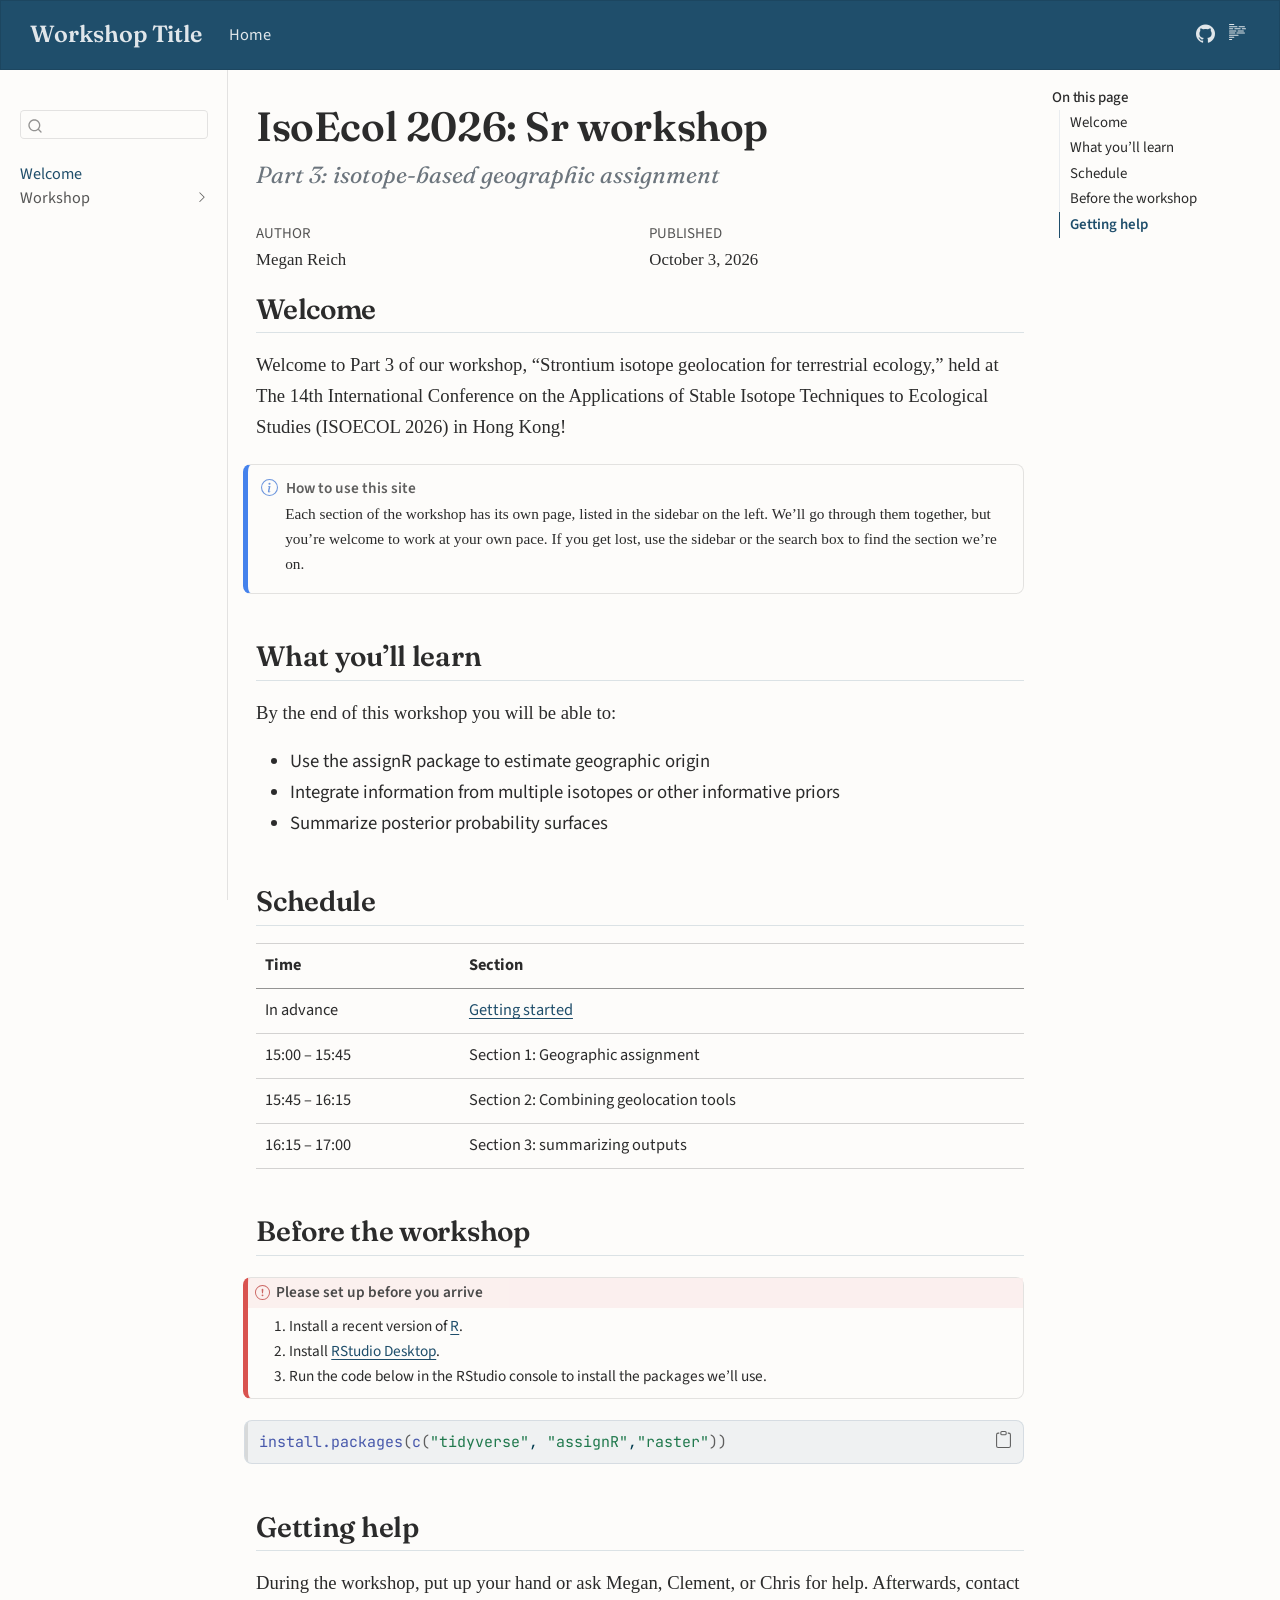
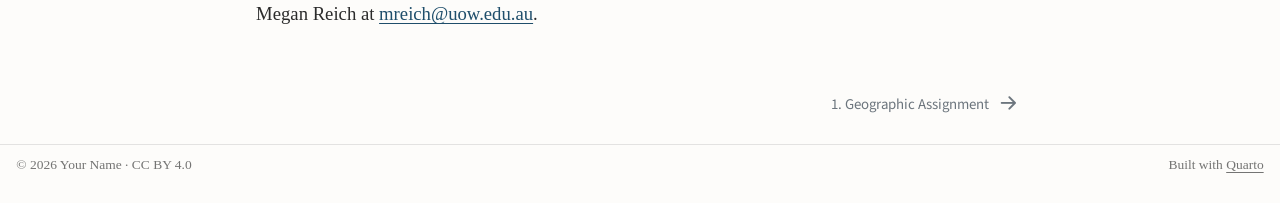
==== docs/index.html @ d42d0f50 "Initial commit" ====
<!DOCTYPE html>
<html xmlns="http://www.w3.org/1999/xhtml" lang="en" xml:lang="en"><head>
<meta http-equiv="Content-Type" content="text/html; charset=UTF-8">
<meta charset="utf-8">
<meta name="generator" content="quarto-1.7.32">
<meta name="viewport" content="width=device-width, initial-scale=1.0, user-scalable=yes">
<meta name="author" content="Megan Reich">
<meta name="dcterms.date" content="2026-10-03">
<title>IsoEcol 2026: Sr workshop – Workshop Title</title>
<style>
code{white-space: pre-wrap;}
span.smallcaps{font-variant: small-caps;}
div.columns{display: flex; gap: min(4vw, 1.5em);}
div.column{flex: auto; overflow-x: auto;}
div.hanging-indent{margin-left: 1.5em; text-indent: -1.5em;}
ul.task-list{list-style: none;}
ul.task-list li input[type="checkbox"] {
  width: 0.8em;
  margin: 0 0.8em 0.2em -1em; /* quarto-specific, see https://github.com/quarto-dev/quarto-cli/issues/4556 */ 
  vertical-align: middle;
}
/* CSS for syntax highlighting */
html { -webkit-text-size-adjust: 100%; }
pre > code.sourceCode { white-space: pre; position: relative; }
pre > code.sourceCode > span { display: inline-block; line-height: 1.25; }
pre > code.sourceCode > span:empty { height: 1.2em; }
.sourceCode { overflow: visible; }
code.sourceCode > span { color: inherit; text-decoration: inherit; }
div.sourceCode { margin: 1em 0; }
pre.sourceCode { margin: 0; }
@media screen {
div.sourceCode { overflow: auto; }
}
@media print {
pre > code.sourceCode { white-space: pre-wrap; }
pre > code.sourceCode > span { text-indent: -5em; padding-left: 5em; }
}
pre.numberSource code
  { counter-reset: source-line 0; }
pre.numberSource code > span
  { position: relative; left: -4em; counter-increment: source-line; }
pre.numberSource code > span > a:first-child::before
  { content: counter(source-line);
    position: relative; left: -1em; text-align: right; vertical-align: baseline;
    border: none; display: inline-block;
    -webkit-touch-callout: none; -webkit-user-select: none;
    -khtml-user-select: none; -moz-user-select: none;
    -ms-user-select: none; user-select: none;
    padding: 0 4px; width: 4em;
  }
pre.numberSource { margin-left: 3em;  padding-left: 4px; }
div.sourceCode
  {   }
@media screen {
pre > code.sourceCode > span > a:first-child::before { text-decoration: underline; }
}
</style>

<script src="site_libs/quarto-nav/quarto-nav.js"></script>
<script src="site_libs/quarto-nav/headroom.min.js"></script>
<script src="site_libs/clipboard/clipboard.min.js"></script>
<script src="site_libs/quarto-search/autocomplete.umd.js"></script>
<script src="site_libs/quarto-search/fuse.min.js"></script>
<script src="site_libs/quarto-search/quarto-search.js"></script>
<meta name="quarto:offset" content="./">
<link href="./01-section-template.html" rel="next">
<script src="site_libs/quarto-html/quarto.js" type="module"></script>
<script src="site_libs/quarto-html/tabsets/tabsets.js" type="module"></script>
<script src="site_libs/quarto-html/popper.min.js"></script>
<script src="site_libs/quarto-html/tippy.umd.min.js"></script>
<script src="site_libs/quarto-html/anchor.min.js"></script>
<link href="site_libs/quarto-html/tippy.css" rel="stylesheet">
<link href="site_libs/quarto-html/quarto-syntax-highlighting-7c9fb470e388fe74ed461bc0ec3f5e97.css" rel="stylesheet" id="quarto-text-highlighting-styles">
<script src="site_libs/bootstrap/bootstrap.min.js"></script>
<link href="site_libs/bootstrap/bootstrap-icons.css" rel="stylesheet">
<link href="site_libs/bootstrap/bootstrap-0a8c9ddc1c7db0f019b45b92c17cc5a5.min.css" rel="stylesheet" append-hash="true" id="quarto-bootstrap" data-mode="light"><script id="quarto-search-options" type="application/json">{
  "location": "sidebar",
  "copy-button": false,
  "collapse-after": 3,
  "panel-placement": "start",
  "type": "textbox",
  "limit": 50,
  "keyboard-shortcut": [
    "f",
    "/",
    "s"
  ],
  "language": {
    "search-no-results-text": "No results",
    "search-matching-documents-text": "matching documents",
    "search-copy-link-title": "Copy link to search",
    "search-hide-matches-text": "Hide additional matches",
    "search-more-match-text": "more match in this document",
    "search-more-matches-text": "more matches in this document",
    "search-clear-button-title": "Clear",
    "search-text-placeholder": "",
    "search-detached-cancel-button-title": "Cancel",
    "search-submit-button-title": "Submit",
    "search-label": "Search"
  }
}</script><style>html{ scroll-behavior: smooth; }</style>
<link href="site_libs/pagedtable-1.1/css/pagedtable.css" rel="stylesheet">
<script src="site_libs/pagedtable-1.1/js/pagedtable.js"></script>
</head>
<body class="nav-sidebar docked nav-fixed quarto-light">

<div id="quarto-search-results"></div>
  <header id="quarto-header" class="headroom fixed-top"><nav class="navbar navbar-expand-lg " data-bs-theme="dark"><div class="navbar-container container-fluid">
      <div class="navbar-brand-container mx-auto">
    <a class="navbar-brand" href="./index.html">
    <span class="navbar-title">Workshop Title</span>
    </a>
  </div>
          <button class="navbar-toggler" type="button" data-bs-toggle="collapse" data-bs-target="#navbarCollapse" aria-controls="navbarCollapse" role="menu" aria-expanded="false" aria-label="Toggle navigation" onclick="if (window.quartoToggleHeadroom) { window.quartoToggleHeadroom(); }">
  <span class="navbar-toggler-icon"></span>
</button>
          <div class="collapse navbar-collapse" id="navbarCollapse">
            <ul class="navbar-nav navbar-nav-scroll me-auto">
<li class="nav-item">
    <a class="nav-link active" href="./index.html" aria-current="page"> 
<span class="menu-text">Home</span></a>
  </li>  
</ul>
<ul class="navbar-nav navbar-nav-scroll ms-auto">
<li class="nav-item compact">
    <a class="nav-link" href="https://github.com/your-username/your-repo"> <i class="bi bi-github" role="img" aria-label="GitHub">
</i> 
<span class="menu-text"></span></a>
  </li>  
</ul>
</div> <!-- /navcollapse -->
            <div class="quarto-navbar-tools">
  <a href="" class="quarto-reader-toggle quarto-navigation-tool px-1" onclick="window.quartoToggleReader(); return false;" title="Toggle reader mode">
  <div class="quarto-reader-toggle-btn">
  <i class="bi"></i>
  </div>
</a>
</div>
      </div> <!-- /container-fluid -->
    </nav><nav class="quarto-secondary-nav"><div class="container-fluid d-flex">
      <button type="button" class="quarto-btn-toggle btn" data-bs-toggle="collapse" role="button" data-bs-target=".quarto-sidebar-collapse-item" aria-controls="quarto-sidebar" aria-expanded="false" aria-label="Toggle sidebar navigation" onclick="if (window.quartoToggleHeadroom) { window.quartoToggleHeadroom(); }">
        <i class="bi bi-layout-text-sidebar-reverse"></i>
      </button>
        <nav class="quarto-page-breadcrumbs" aria-label="breadcrumb"><ol class="breadcrumb"><li class="breadcrumb-item"><a href="./index.html">Welcome</a></li></ol></nav>
        <a class="flex-grow-1" role="navigation" data-bs-toggle="collapse" data-bs-target=".quarto-sidebar-collapse-item" aria-controls="quarto-sidebar" aria-expanded="false" aria-label="Toggle sidebar navigation" onclick="if (window.quartoToggleHeadroom) { window.quartoToggleHeadroom(); }">      
        </a>
      <button type="button" class="btn quarto-search-button" aria-label="Search" onclick="window.quartoOpenSearch();">
        <i class="bi bi-search"></i>
      </button>
    </div>
  </nav></header><!-- content --><div id="quarto-content" class="quarto-container page-columns page-rows-contents page-layout-article page-navbar">
<!-- sidebar -->
  <nav id="quarto-sidebar" class="sidebar collapse collapse-horizontal quarto-sidebar-collapse-item sidebar-navigation docked overflow-auto"><div class="mt-2 flex-shrink-0 align-items-center">
        <div class="sidebar-search">
        <div id="quarto-search" class="" title="Search"></div>
        </div>
        </div>
    <div class="sidebar-menu-container"> 
    <ul class="list-unstyled mt-1">
<li class="sidebar-item">
  <div class="sidebar-item-container"> 
  <a href="./index.html" class="sidebar-item-text sidebar-link active">
 <span class="menu-text">Welcome</span></a>
  </div>
</li>
        <li class="sidebar-item sidebar-item-section">
      <div class="sidebar-item-container"> 
            <a class="sidebar-item-text sidebar-link text-start collapsed" data-bs-toggle="collapse" data-bs-target="#quarto-sidebar-section-1" role="navigation" aria-expanded="false">
 <span class="menu-text">Workshop</span></a>
          <a class="sidebar-item-toggle text-start collapsed" data-bs-toggle="collapse" data-bs-target="#quarto-sidebar-section-1" role="navigation" aria-expanded="false" aria-label="Toggle section">
            <i class="bi bi-chevron-right ms-2"></i>
          </a> 
      </div>
      <ul id="quarto-sidebar-section-1" class="collapse list-unstyled sidebar-section depth1 ">
<li class="sidebar-item">
  <div class="sidebar-item-container"> 
  <a href="./01-section-template.html" class="sidebar-item-text sidebar-link">
 <span class="menu-text">1. Geographic Assignment</span></a>
  </div>
</li>
          <li class="sidebar-item">
  <div class="sidebar-item-container"> 
  <a href="./02-section-priors.html" class="sidebar-item-text sidebar-link">
 <span class="menu-text">1. Combining geolocation tools</span></a>
  </div>
</li>
      </ul>
</li>
    </ul>
</div>
</nav><div id="quarto-sidebar-glass" class="quarto-sidebar-collapse-item" data-bs-toggle="collapse" data-bs-target=".quarto-sidebar-collapse-item"></div>
<!-- margin-sidebar -->
    <div id="quarto-margin-sidebar" class="sidebar margin-sidebar">
        <nav id="TOC" role="doc-toc" class="toc-active"><h2 id="toc-title">On this page</h2>
   
  <ul>
<li><a href="#welcome" id="toc-welcome" class="nav-link active" data-scroll-target="#welcome">Welcome</a></li>
  <li><a href="#what-youll-learn" id="toc-what-youll-learn" class="nav-link" data-scroll-target="#what-youll-learn">What you’ll learn</a></li>
  <li><a href="#schedule" id="toc-schedule" class="nav-link" data-scroll-target="#schedule">Schedule</a></li>
  <li><a href="#before-the-workshop" id="toc-before-the-workshop" class="nav-link" data-scroll-target="#before-the-workshop">Before the workshop</a></li>
  <li><a href="#getting-help" id="toc-getting-help" class="nav-link" data-scroll-target="#getting-help">Getting help</a></li>
  </ul></nav>
    </div>
<!-- main -->
<main class="content" id="quarto-document-content"><header id="title-block-header" class="quarto-title-block default"><div class="quarto-title">
<h1 class="title">IsoEcol 2026: Sr workshop</h1>
<p class="subtitle lead">Part 3: isotope-based geographic assignment</p>
</div>



<div class="quarto-title-meta">

    <div>
    <div class="quarto-title-meta-heading">Author</div>
    <div class="quarto-title-meta-contents">
             <p>Megan Reich </p>
          </div>
  </div>
    
    <div>
    <div class="quarto-title-meta-heading">Published</div>
    <div class="quarto-title-meta-contents">
      <p class="date">October 3, 2026</p>
    </div>
  </div>
  
    
  </div>
  


</header><section id="welcome" class="level2"><h2 class="anchored" data-anchor-id="welcome">Welcome</h2>
<p>Welcome to Part 3 of our workshop, “Strontium isotope geolocation for terrestrial ecology,” held at The 14th International Conference on the Applications of Stable Isotope Techniques to Ecological Studies (ISOECOL 2026) in Hong Kong!</p>
<div class="callout callout-style-simple callout-note callout-titled">
<div class="callout-header d-flex align-content-center">
<div class="callout-icon-container">
<i class="callout-icon"></i>
</div>
<div class="callout-title-container flex-fill">
How to use this site
</div>
</div>
<div class="callout-body-container callout-body">
<p>Each section of the workshop has its own page, listed in the sidebar on the left. We’ll go through them together, but you’re welcome to work at your own pace. If you get lost, use the sidebar or the search box to find the section we’re on.</p>
</div>
</div>
</section><section id="what-youll-learn" class="level2"><h2 class="anchored" data-anchor-id="what-youll-learn">What you’ll learn</h2>
<p>By the end of this workshop you will be able to:</p>
<ul>
<li>Use the assignR package to estimate geographic origin</li>
<li>Integrate information from multiple isotopes or other informative priors</li>
<li>Summarize posterior probability surfaces</li>
</ul></section><section id="schedule" class="level2"><h2 class="anchored" data-anchor-id="schedule">Schedule</h2>
<table class="caption-top table">
<thead><tr class="header">
<th>Time</th>
<th>Section</th>
</tr></thead>
<tbody>
<tr class="odd">
<td>In advance</td>
<td><a href="./01-section-template.html">Getting started</a></td>
</tr>
<tr class="even">
<td>15:00 – 15:45</td>
<td>Section 1: Geographic assignment</td>
</tr>
<tr class="odd">
<td>15:45 – 16:15</td>
<td>Section 2: Combining geolocation tools</td>
</tr>
<tr class="even">
<td>16:15 – 17:00</td>
<td>Section 3: summarizing outputs</td>
</tr>
</tbody>
</table></section><section id="before-the-workshop" class="level2"><h2 class="anchored" data-anchor-id="before-the-workshop">Before the workshop</h2>
<div class="callout callout-style-default callout-important callout-titled">
<div class="callout-header d-flex align-content-center">
<div class="callout-icon-container">
<i class="callout-icon"></i>
</div>
<div class="callout-title-container flex-fill">
Please set up before you arrive
</div>
</div>
<div class="callout-body-container callout-body">
<ol type="1">
<li>Install a recent version of <a href="https://cran.r-project.org/">R</a>.</li>
<li>Install <a href="https://posit.co/download/rstudio-desktop/">RStudio Desktop</a>.</li>
<li>Run the code below in the RStudio console to install the packages we’ll use.</li>
</ol>
</div>
</div>
<div class="cell">
<div class="sourceCode" id="cb1"><pre class="downlit sourceCode r code-with-copy"><code class="sourceCode R"><span><span class="fu"><a href="https://rdrr.io/r/utils/install.packages.html">install.packages</a></span><span class="op">(</span><span class="fu"><a href="https://rdrr.io/r/base/c.html">c</a></span><span class="op">(</span><span class="st">"tidyverse"</span>, <span class="st">"assignR"</span>,<span class="st">"raster"</span><span class="op">)</span><span class="op">)</span></span></code><button title="Copy to Clipboard" class="code-copy-button"><i class="bi"></i></button></pre></div>
</div>
</section><section id="getting-help" class="level2"><h2 class="anchored" data-anchor-id="getting-help">Getting help</h2>
<p>During the workshop, put up your hand or ask Megan, Clement, or Chris for help. Afterwards, contact Megan Reich at <a href="mailto:mreich@uow.edu.au">mreich@uow.edu.au</a>.</p>


</section><a onclick="window.scrollTo(0, 0); return false;" role="button" id="quarto-back-to-top"><i class="bi bi-arrow-up"></i> Back to top</a></main><!-- /main --><script id="quarto-html-after-body" type="application/javascript">
  window.document.addEventListener("DOMContentLoaded", function (event) {
    const icon = "";
    const anchorJS = new window.AnchorJS();
    anchorJS.options = {
      placement: 'right',
      icon: icon
    };
    anchorJS.add('.anchored');
    const isCodeAnnotation = (el) => {
      for (const clz of el.classList) {
        if (clz.startsWith('code-annotation-')) {                     
          return true;
        }
      }
      return false;
    }
    const onCopySuccess = function(e) {
      // button target
      const button = e.trigger;
      // don't keep focus
      button.blur();
      // flash "checked"
      button.classList.add('code-copy-button-checked');
      var currentTitle = button.getAttribute("title");
      button.setAttribute("title", "Copied!");
      let tooltip;
      if (window.bootstrap) {
        button.setAttribute("data-bs-toggle", "tooltip");
        button.setAttribute("data-bs-placement", "left");
        button.setAttribute("data-bs-title", "Copied!");
        tooltip = new bootstrap.Tooltip(button, 
          { trigger: "manual", 
            customClass: "code-copy-button-tooltip",
            offset: [0, -8]});
        tooltip.show();    
      }
      setTimeout(function() {
        if (tooltip) {
          tooltip.hide();
          button.removeAttribute("data-bs-title");
          button.removeAttribute("data-bs-toggle");
          button.removeAttribute("data-bs-placement");
        }
        button.setAttribute("title", currentTitle);
        button.classList.remove('code-copy-button-checked');
      }, 1000);
      // clear code selection
      e.clearSelection();
    }
    const getTextToCopy = function(trigger) {
        const codeEl = trigger.previousElementSibling.cloneNode(true);
        for (const childEl of codeEl.children) {
          if (isCodeAnnotation(childEl)) {
            childEl.remove();
          }
        }
        return codeEl.innerText;
    }
    const clipboard = new window.ClipboardJS('.code-copy-button:not([data-in-quarto-modal])', {
      text: getTextToCopy
    });
    clipboard.on('success', onCopySuccess);
    if (window.document.getElementById('quarto-embedded-source-code-modal')) {
      const clipboardModal = new window.ClipboardJS('.code-copy-button[data-in-quarto-modal]', {
        text: getTextToCopy,
        container: window.document.getElementById('quarto-embedded-source-code-modal')
      });
      clipboardModal.on('success', onCopySuccess);
    }
      var localhostRegex = new RegExp(/^(?:http|https):\/\/localhost\:?[0-9]*\//);
      var mailtoRegex = new RegExp(/^mailto:/);
        var filterRegex = new RegExp("https:\/\/your-username\.github\.io\/your-repo");
      var isInternal = (href) => {
          return filterRegex.test(href) || localhostRegex.test(href) || mailtoRegex.test(href);
      }
      // Inspect non-navigation links and adorn them if external
     var links = window.document.querySelectorAll('a[href]:not(.nav-link):not(.navbar-brand):not(.toc-action):not(.sidebar-link):not(.sidebar-item-toggle):not(.pagination-link):not(.no-external):not([aria-hidden]):not(.dropdown-item):not(.quarto-navigation-tool):not(.about-link)');
      for (var i=0; i<links.length; i++) {
        const link = links[i];
        if (!isInternal(link.href)) {
          // undo the damage that might have been done by quarto-nav.js in the case of
          // links that we want to consider external
          if (link.dataset.originalHref !== undefined) {
            link.href = link.dataset.originalHref;
          }
        }
      }
    function tippyHover(el, contentFn, onTriggerFn, onUntriggerFn) {
      const config = {
        allowHTML: true,
        maxWidth: 500,
        delay: 100,
        arrow: false,
        appendTo: function(el) {
            return el.parentElement;
        },
        interactive: true,
        interactiveBorder: 10,
        theme: 'quarto',
        placement: 'bottom-start',
      };
      if (contentFn) {
        config.content = contentFn;
      }
      if (onTriggerFn) {
        config.onTrigger = onTriggerFn;
      }
      if (onUntriggerFn) {
        config.onUntrigger = onUntriggerFn;
      }
      window.tippy(el, config); 
    }
    const noterefs = window.document.querySelectorAll('a[role="doc-noteref"]');
    for (var i=0; i<noterefs.length; i++) {
      const ref = noterefs[i];
      tippyHover(ref, function() {
        // use id or data attribute instead here
        let href = ref.getAttribute('data-footnote-href') || ref.getAttribute('href');
        try { href = new URL(href).hash; } catch {}
        const id = href.replace(/^#\/?/, "");
        const note = window.document.getElementById(id);
        if (note) {
          return note.innerHTML;
        } else {
          return "";
        }
      });
    }
    const xrefs = window.document.querySelectorAll('a.quarto-xref');
    const processXRef = (id, note) => {
      // Strip column container classes
      const stripColumnClz = (el) => {
        el.classList.remove("page-full", "page-columns");
        if (el.children) {
          for (const child of el.children) {
            stripColumnClz(child);
          }
        }
      }
      stripColumnClz(note)
      if (id === null || id.startsWith('sec-')) {
        // Special case sections, only their first couple elements
        const container = document.createElement("div");
        if (note.children && note.children.length > 2) {
          container.appendChild(note.children[0].cloneNode(true));
          for (let i = 1; i < note.children.length; i++) {
            const child = note.children[i];
            if (child.tagName === "P" && child.innerText === "") {
              continue;
            } else {
              container.appendChild(child.cloneNode(true));
              break;
            }
          }
          if (window.Quarto?.typesetMath) {
            window.Quarto.typesetMath(container);
          }
          return container.innerHTML
        } else {
          if (window.Quarto?.typesetMath) {
            window.Quarto.typesetMath(note);
          }
          return note.innerHTML;
        }
      } else {
        // Remove any anchor links if they are present
        const anchorLink = note.querySelector('a.anchorjs-link');
        if (anchorLink) {
          anchorLink.remove();
        }
        if (window.Quarto?.typesetMath) {
          window.Quarto.typesetMath(note);
        }
        if (note.classList.contains("callout")) {
          return note.outerHTML;
        } else {
          return note.innerHTML;
        }
      }
    }
    for (var i=0; i<xrefs.length; i++) {
      const xref = xrefs[i];
      tippyHover(xref, undefined, function(instance) {
        instance.disable();
        let url = xref.getAttribute('href');
        let hash = undefined; 
        if (url.startsWith('#')) {
          hash = url;
        } else {
          try { hash = new URL(url).hash; } catch {}
        }
        if (hash) {
          const id = hash.replace(/^#\/?/, "");
          const note = window.document.getElementById(id);
          if (note !== null) {
            try {
              const html = processXRef(id, note.cloneNode(true));
              instance.setContent(html);
            } finally {
              instance.enable();
              instance.show();
            }
          } else {
            // See if we can fetch this
            fetch(url.split('#')[0])
            .then(res => res.text())
            .then(html => {
              const parser = new DOMParser();
              const htmlDoc = parser.parseFromString(html, "text/html");
              const note = htmlDoc.getElementById(id);
              if (note !== null) {
                const html = processXRef(id, note);
                instance.setContent(html);
              } 
            }).finally(() => {
              instance.enable();
              instance.show();
            });
          }
        } else {
          // See if we can fetch a full url (with no hash to target)
          // This is a special case and we should probably do some content thinning / targeting
          fetch(url)
          .then(res => res.text())
          .then(html => {
            const parser = new DOMParser();
            const htmlDoc = parser.parseFromString(html, "text/html");
            const note = htmlDoc.querySelector('main.content');
            if (note !== null) {
              // This should only happen for chapter cross references
              // (since there is no id in the URL)
              // remove the first header
              if (note.children.length > 0 && note.children[0].tagName === "HEADER") {
                note.children[0].remove();
              }
              const html = processXRef(null, note);
              instance.setContent(html);
            } 
          }).finally(() => {
            instance.enable();
            instance.show();
          });
        }
      }, function(instance) {
      });
    }
        let selectedAnnoteEl;
        const selectorForAnnotation = ( cell, annotation) => {
          let cellAttr = 'data-code-cell="' + cell + '"';
          let lineAttr = 'data-code-annotation="' +  annotation + '"';
          const selector = 'span[' + cellAttr + '][' + lineAttr + ']';
          return selector;
        }
        const selectCodeLines = (annoteEl) => {
          const doc = window.document;
          const targetCell = annoteEl.getAttribute("data-target-cell");
          const targetAnnotation = annoteEl.getAttribute("data-target-annotation");
          const annoteSpan = window.document.querySelector(selectorForAnnotation(targetCell, targetAnnotation));
          const lines = annoteSpan.getAttribute("data-code-lines").split(",");
          const lineIds = lines.map((line) => {
            return targetCell + "-" + line;
          })
          let top = null;
          let height = null;
          let parent = null;
          if (lineIds.length > 0) {
              //compute the position of the single el (top and bottom and make a div)
              const el = window.document.getElementById(lineIds[0]);
              top = el.offsetTop;
              height = el.offsetHeight;
              parent = el.parentElement.parentElement;
            if (lineIds.length > 1) {
              const lastEl = window.document.getElementById(lineIds[lineIds.length - 1]);
              const bottom = lastEl.offsetTop + lastEl.offsetHeight;
              height = bottom - top;
            }
            if (top !== null && height !== null && parent !== null) {
              // cook up a div (if necessary) and position it 
              let div = window.document.getElementById("code-annotation-line-highlight");
              if (div === null) {
                div = window.document.createElement("div");
                div.setAttribute("id", "code-annotation-line-highlight");
                div.style.position = 'absolute';
                parent.appendChild(div);
              }
              div.style.top = top - 2 + "px";
              div.style.height = height + 4 + "px";
              div.style.left = 0;
              let gutterDiv = window.document.getElementById("code-annotation-line-highlight-gutter");
              if (gutterDiv === null) {
                gutterDiv = window.document.createElement("div");
                gutterDiv.setAttribute("id", "code-annotation-line-highlight-gutter");
                gutterDiv.style.position = 'absolute';
                const codeCell = window.document.getElementById(targetCell);
                const gutter = codeCell.querySelector('.code-annotation-gutter');
                gutter.appendChild(gutterDiv);
              }
              gutterDiv.style.top = top - 2 + "px";
              gutterDiv.style.height = height + 4 + "px";
            }
            selectedAnnoteEl = annoteEl;
          }
        };
        const unselectCodeLines = () => {
          const elementsIds = ["code-annotation-line-highlight", "code-annotation-line-highlight-gutter"];
          elementsIds.forEach((elId) => {
            const div = window.document.getElementById(elId);
            if (div) {
              div.remove();
            }
          });
          selectedAnnoteEl = undefined;
        };
          // Handle positioning of the toggle
      window.addEventListener(
        "resize",
        throttle(() => {
          elRect = undefined;
          if (selectedAnnoteEl) {
            selectCodeLines(selectedAnnoteEl);
          }
        }, 10)
      );
      function throttle(fn, ms) {
      let throttle = false;
      let timer;
        return (...args) => {
          if(!throttle) { // first call gets through
              fn.apply(this, args);
              throttle = true;
          } else { // all the others get throttled
              if(timer) clearTimeout(timer); // cancel #2
              timer = setTimeout(() => {
                fn.apply(this, args);
                timer = throttle = false;
              }, ms);
          }
        };
      }
        // Attach click handler to the DT
        const annoteDls = window.document.querySelectorAll('dt[data-target-cell]');
        for (const annoteDlNode of annoteDls) {
          annoteDlNode.addEventListener('click', (event) => {
            const clickedEl = event.target;
            if (clickedEl !== selectedAnnoteEl) {
              unselectCodeLines();
              const activeEl = window.document.querySelector('dt[data-target-cell].code-annotation-active');
              if (activeEl) {
                activeEl.classList.remove('code-annotation-active');
              }
              selectCodeLines(clickedEl);
              clickedEl.classList.add('code-annotation-active');
            } else {
              // Unselect the line
              unselectCodeLines();
              clickedEl.classList.remove('code-annotation-active');
            }
          });
        }
    const findCites = (el) => {
      const parentEl = el.parentElement;
      if (parentEl) {
        const cites = parentEl.dataset.cites;
        if (cites) {
          return {
            el,
            cites: cites.split(' ')
          };
        } else {
          return findCites(el.parentElement)
        }
      } else {
        return undefined;
      }
    };
    var bibliorefs = window.document.querySelectorAll('a[role="doc-biblioref"]');
    for (var i=0; i<bibliorefs.length; i++) {
      const ref = bibliorefs[i];
      const citeInfo = findCites(ref);
      if (citeInfo) {
        tippyHover(citeInfo.el, function() {
          var popup = window.document.createElement('div');
          citeInfo.cites.forEach(function(cite) {
            var citeDiv = window.document.createElement('div');
            citeDiv.classList.add('hanging-indent');
            citeDiv.classList.add('csl-entry');
            var biblioDiv = window.document.getElementById('ref-' + cite);
            if (biblioDiv) {
              citeDiv.innerHTML = biblioDiv.innerHTML;
            }
            popup.appendChild(citeDiv);
          });
          return popup.innerHTML;
        });
      }
    }
  });
  </script><nav class="page-navigation"><div class="nav-page nav-page-previous">
  </div>
  <div class="nav-page nav-page-next">
      <a href="./01-section-template.html" class="pagination-link" aria-label="1. Geographic Assignment">
        <span class="nav-page-text">1. Geographic Assignment</span> <i class="bi bi-arrow-right-short"></i>
      </a>
  </div>
</nav>
</div> <!-- /content -->
<footer class="footer"><div class="nav-footer">
    <div class="nav-footer-left">
<p>© 2026 Your Name · CC BY 4.0</p>
</div>   
    <div class="nav-footer-center">
      &nbsp;
    </div>
    <div class="nav-footer-right">
<p>Built with <a href="https://quarto.org">Quarto</a></p>
</div>
  </div>
</footer>


<script src="site_libs/quarto-html/zenscroll-min.js"></script>
</body></html>
---- docs/site_libs/quarto-html/tippy.css ----
.tippy-box[data-animation=fade][data-state=hidden]{opacity:0}[data-tippy-root]{max-width:calc(100vw - 10px)}.tippy-box{position:relative;background-color:#333;color:#fff;border-radius:4px;font-size:14px;line-height:1.4;white-space:normal;outline:0;transition-property:transform,visibility,opacity}.tippy-box[data-placement^=top]>.tippy-arrow{bottom:0}.tippy-box[data-placement^=top]>.tippy-arrow:before{bottom:-7px;left:0;border-width:8px 8px 0;border-top-color:initial;transform-origin:center top}.tippy-box[data-placement^=bottom]>.tippy-arrow{top:0}.tippy-box[data-placement^=bottom]>.tippy-arrow:before{top:-7px;left:0;border-width:0 8px 8px;border-bottom-color:initial;transform-origin:center bottom}.tippy-box[data-placement^=left]>.tippy-arrow{right:0}.tippy-box[data-placement^=left]>.tippy-arrow:before{border-width:8px 0 8px 8px;border-left-color:initial;right:-7px;transform-origin:center left}.tippy-box[data-placement^=right]>.tippy-arrow{left:0}.tippy-box[data-placement^=right]>.tippy-arrow:before{left:-7px;border-width:8px 8px 8px 0;border-right-color:initial;transform-origin:center right}.tippy-box[data-inertia][data-state=visible]{transition-timing-function:cubic-bezier(.54,1.5,.38,1.11)}.tippy-arrow{width:16px;height:16px;color:#333}.tippy-arrow:before{content:"";position:absolute;border-color:transparent;border-style:solid}.tippy-content{position:relative;padding:5px 9px;z-index:1}
---- docs/site_libs/quarto-html/quarto-syntax-highlighting-7c9fb470e388fe74ed461bc0ec3f5e97.css ----
/* quarto syntax highlight colors */
:root {
  --quarto-hl-ot-color: #003B4F;
  --quarto-hl-at-color: #657422;
  --quarto-hl-ss-color: #20794D;
  --quarto-hl-an-color: #5E5E5E;
  --quarto-hl-fu-color: #4758AB;
  --quarto-hl-st-color: #20794D;
  --quarto-hl-cf-color: #003B4F;
  --quarto-hl-op-color: #5E5E5E;
  --quarto-hl-er-color: #AD0000;
  --quarto-hl-bn-color: #AD0000;
  --quarto-hl-al-color: #AD0000;
  --quarto-hl-va-color: #111111;
  --quarto-hl-bu-color: inherit;
  --quarto-hl-ex-color: inherit;
  --quarto-hl-pp-color: #AD0000;
  --quarto-hl-in-color: #5E5E5E;
  --quarto-hl-vs-color: #20794D;
  --quarto-hl-wa-color: #5E5E5E;
  --quarto-hl-do-color: #5E5E5E;
  --quarto-hl-im-color: #00769E;
  --quarto-hl-ch-color: #20794D;
  --quarto-hl-dt-color: #AD0000;
  --quarto-hl-fl-color: #AD0000;
  --quarto-hl-co-color: #5E5E5E;
  --quarto-hl-cv-color: #5E5E5E;
  --quarto-hl-cn-color: #8f5902;
  --quarto-hl-sc-color: #5E5E5E;
  --quarto-hl-dv-color: #AD0000;
  --quarto-hl-kw-color: #003B4F;
}

/* other quarto variables */
:root {
  --quarto-font-monospace: "JetBrains Mono", SFMono-Regular, Menlo, monospace;
}

/* syntax highlight based on Pandoc's rules */
pre > code.sourceCode > span {
  color: #003B4F;
}

code.sourceCode > span {
  color: #003B4F;
}

div.sourceCode,
div.sourceCode pre.sourceCode {
  color: #003B4F;
}

/* Normal */
code span {
  color: #003B4F;
}

/* Alert */
code span.al {
  color: #AD0000;
  font-style: inherit;
}

/* Annotation */
code span.an {
  color: #5E5E5E;
  font-style: inherit;
}

/* Attribute */
code span.at {
  color: #657422;
  font-style: inherit;
}

/* BaseN */
code span.bn {
  color: #AD0000;
  font-style: inherit;
}

/* BuiltIn */
code span.bu {
  font-style: inherit;
}

/* ControlFlow */
code span.cf {
  color: #003B4F;
  font-weight: bold;
  font-style: inherit;
}

/* Char */
code span.ch {
  color: #20794D;
  font-style: inherit;
}

/* Constant */
code span.cn {
  color: #8f5902;
  font-style: inherit;
}

/* Comment */
code span.co {
  color: #5E5E5E;
  font-style: inherit;
}

/* CommentVar */
code span.cv {
  color: #5E5E5E;
  font-style: italic;
}

/* Documentation */
code span.do {
  color: #5E5E5E;
  font-style: italic;
}

/* DataType */
code span.dt {
  color: #AD0000;
  font-style: inherit;
}

/* DecVal */
code span.dv {
  color: #AD0000;
  font-style: inherit;
}

/* Error */
code span.er {
  color: #AD0000;
  font-style: inherit;
}

/* Extension */
code span.ex {
  font-style: inherit;
}

/* Float */
code span.fl {
  color: #AD0000;
  font-style: inherit;
}

/* Function */
code span.fu {
  color: #4758AB;
  font-style: inherit;
}

/* Import */
code span.im {
  color: #00769E;
  font-style: inherit;
}

/* Information */
code span.in {
  color: #5E5E5E;
  font-style: inherit;
}

/* Keyword */
code span.kw {
  color: #003B4F;
  font-weight: bold;
  font-style: inherit;
}

/* Operator */
code span.op {
  color: #5E5E5E;
  font-style: inherit;
}

/* Other */
code span.ot {
  color: #003B4F;
  font-style: inherit;
}

/* Preprocessor */
code span.pp {
  color: #AD0000;
  font-style: inherit;
}

/* SpecialChar */
code span.sc {
  color: #5E5E5E;
  font-style: inherit;
}

/* SpecialString */
code span.ss {
  color: #20794D;
  font-style: inherit;
}

/* String */
code span.st {
  color: #20794D;
  font-style: inherit;
}

/* Variable */
code span.va {
  color: #111111;
  font-style: inherit;
}

/* VerbatimString */
code span.vs {
  color: #20794D;
  font-style: inherit;
}

/* Warning */
code span.wa {
  color: #5E5E5E;
  font-style: italic;
}

.prevent-inlining {
  content: "</";
}

/*# sourceMappingURL=96a4a78b8b59f5fd0c604799c8a49917.css.map */
---- docs/site_libs/pagedtable-1.1/css/pagedtable.css ----
.pagedtable {
  overflow: auto;
  padding-left: 8px;
  padding-right: 8px;
}

.pagedtable-wrapper {
  border: 1px solid #ccc;
  border-radius: 4px;
  margin-bottom: 10px;
}

.pagedtable table {
  width: 100%;
  max-width: 100%;
  margin: 0;
}

.pagedtable th {
  padding: 0 5px 0 5px;
  border: none;
  border-bottom: 2px solid #dddddd;

  min-width: 45px;
}

.pagedtable-empty th {
  display: none;
}

.pagedtable td {
  padding: 0 4px 0 4px;
}

.pagedtable .even {
  background-color: rgba(140, 140, 140, 0.1);
}

.pagedtable-padding-col {
  display: none;
}

.pagedtable a {
  -webkit-touch-callout: none;
  -webkit-user-select: none;
  -khtml-user-select: none;
  -moz-user-select: none;
  -ms-user-select: none;
  user-select: none;
}

.pagedtable-index-nav {
  cursor: pointer;
  padding: 0 5px 0 5px;
  float: right;
  border: 0;
}

.pagedtable-index-nav-disabled {
  cursor: default;
  text-decoration: none;
  color: #999;
}

a.pagedtable-index-nav-disabled:hover {
  text-decoration: none;
  color: #999;
}

.pagedtable-indexes {
  cursor: pointer;
  float: right;
  border: 0;
}

.pagedtable-index-current {
  cursor: default;
  text-decoration: none;
  font-weight: bold;
  color: #333;
  border: 0;
}

a.pagedtable-index-current:hover {
  text-decoration: none;
  font-weight: bold;
  color: #333;
}

.pagedtable-index {
  width: 30px;
  display: inline-block;
  text-align: center;
  border: 0;
}

.pagedtable-index-separator-left {
  display: inline-block;
  color: #333;
  font-size: 9px;
  padding: 0 0 0 0;
  cursor: default;
}

.pagedtable-index-separator-right {
  display: inline-block;
  color: #333;
  font-size: 9px;
  padding: 0 4px 0 0;
  cursor: default;
}

.pagedtable-footer {
  padding-top: 4px;
  padding-bottom: 5px;
}

.pagedtable-not-empty .pagedtable-footer {
  border-top: 2px solid #dddddd;
}

.pagedtable-info {
  overflow: hidden;
  color: #999;
  white-space: nowrap;
  text-overflow: ellipsis;
}

.pagedtable-header-name {
  overflow: hidden;
  text-overflow: ellipsis;
}

.pagedtable-header-type {
  color: #999;
  font-weight: 400;
}

.pagedtable-na-cell {
  font-style: italic;
  opacity: 0.3;
}
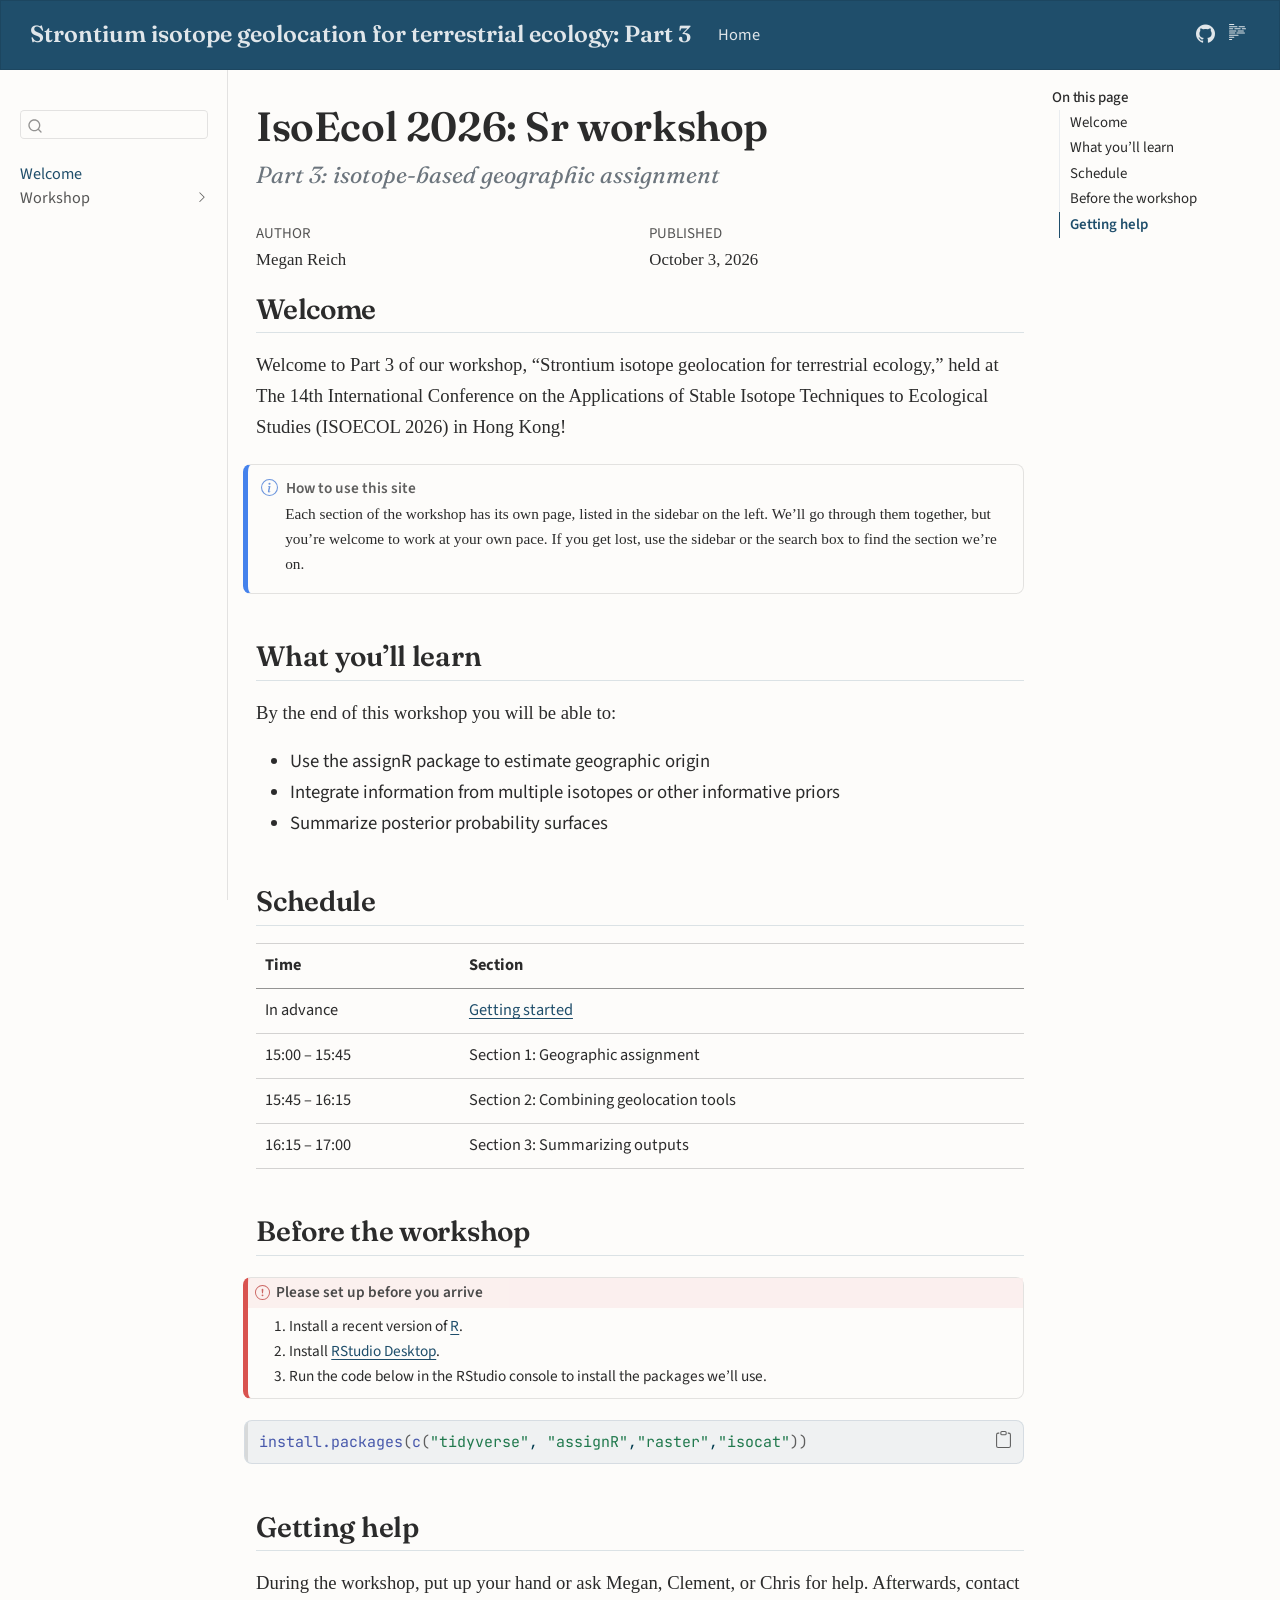
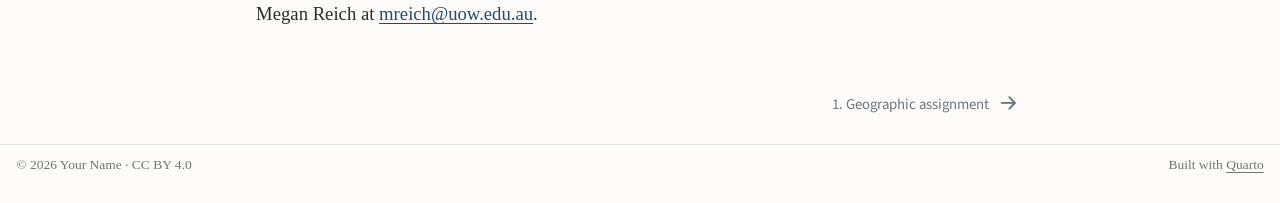
==== commit bbf5f43d: "test6" ====
--- a/docs/index.html
+++ b/docs/index.html
@@ -6,7 +6,7 @@
 <meta name="viewport" content="width=device-width, initial-scale=1.0, user-scalable=yes">
 <meta name="author" content="Megan Reich">
 <meta name="dcterms.date" content="2026-10-03">
-<title>IsoEcol 2026: Sr workshop – Workshop Title</title>
+<title>IsoEcol 2026: Sr workshop – Strontium isotope geolocation for terrestrial ecology: Part 3</title>
 <style>
 code{white-space: pre-wrap;}
 span.smallcaps{font-variant: small-caps;}
@@ -108,7 +108,7 @@
   <header id="quarto-header" class="headroom fixed-top"><nav class="navbar navbar-expand-lg " data-bs-theme="dark"><div class="navbar-container container-fluid">
       <div class="navbar-brand-container mx-auto">
     <a class="navbar-brand" href="./index.html">
-    <span class="navbar-title">Workshop Title</span>
+    <span class="navbar-title">Strontium isotope geolocation for terrestrial ecology: Part 3</span>
     </a>
   </div>
           <button class="navbar-toggler" type="button" data-bs-toggle="collapse" data-bs-target="#navbarCollapse" aria-controls="navbarCollapse" role="menu" aria-expanded="false" aria-label="Toggle navigation" onclick="if (window.quartoToggleHeadroom) { window.quartoToggleHeadroom(); }">
@@ -175,13 +175,19 @@
 <li class="sidebar-item">
   <div class="sidebar-item-container"> 
   <a href="./01-section-template.html" class="sidebar-item-text sidebar-link">
- <span class="menu-text">1. Geographic Assignment</span></a>
+ <span class="menu-text">1. Geographic assignment</span></a>
   </div>
 </li>
           <li class="sidebar-item">
   <div class="sidebar-item-container"> 
   <a href="./02-section-priors.html" class="sidebar-item-text sidebar-link">
- <span class="menu-text">1. Combining geolocation tools</span></a>
+ <span class="menu-text">2. Combining geolocation tools</span></a>
+  </div>
+</li>
+          <li class="sidebar-item">
+  <div class="sidebar-item-container"> 
+  <a href="./03-section-summarising.html" class="sidebar-item-text sidebar-link">
+ <span class="menu-text">3. Summarizing outputs</span></a>
   </div>
 </li>
       </ul>
@@ -272,7 +278,7 @@
 </tr>
 <tr class="even">
 <td>16:15 – 17:00</td>
-<td>Section 3: summarizing outputs</td>
+<td>Section 3: Summarizing outputs</td>
 </tr>
 </tbody>
 </table></section><section id="before-the-workshop" class="level2"><h2 class="anchored" data-anchor-id="before-the-workshop">Before the workshop</h2>
@@ -294,7 +300,7 @@
 </div>
 </div>
 <div class="cell">
-<div class="sourceCode" id="cb1"><pre class="downlit sourceCode r code-with-copy"><code class="sourceCode R"><span><span class="fu"><a href="https://rdrr.io/r/utils/install.packages.html">install.packages</a></span><span class="op">(</span><span class="fu"><a href="https://rdrr.io/r/base/c.html">c</a></span><span class="op">(</span><span class="st">"tidyverse"</span>, <span class="st">"assignR"</span>,<span class="st">"raster"</span><span class="op">)</span><span class="op">)</span></span></code><button title="Copy to Clipboard" class="code-copy-button"><i class="bi"></i></button></pre></div>
+<div class="sourceCode" id="cb1"><pre class="downlit sourceCode r code-with-copy"><code class="sourceCode R"><span><span class="fu"><a href="https://rdrr.io/r/utils/install.packages.html">install.packages</a></span><span class="op">(</span><span class="fu"><a href="https://rdrr.io/r/base/c.html">c</a></span><span class="op">(</span><span class="st">"tidyverse"</span>, <span class="st">"assignR"</span>,<span class="st">"raster"</span>,<span class="st">"isocat"</span><span class="op">)</span><span class="op">)</span></span></code><button title="Copy to Clipboard" class="code-copy-button"><i class="bi"></i></button></pre></div>
 </div>
 </section><section id="getting-help" class="level2"><h2 class="anchored" data-anchor-id="getting-help">Getting help</h2>
 <p>During the workshop, put up your hand or ask Megan, Clement, or Chris for help. Afterwards, contact Megan Reich at <a href="mailto:mreich@uow.edu.au">mreich@uow.edu.au</a>.</p>
@@ -701,8 +707,8 @@
   </script><nav class="page-navigation"><div class="nav-page nav-page-previous">
   </div>
   <div class="nav-page nav-page-next">
-      <a href="./01-section-template.html" class="pagination-link" aria-label="1. Geographic Assignment">
-        <span class="nav-page-text">1. Geographic Assignment</span> <i class="bi bi-arrow-right-short"></i>
+      <a href="./01-section-template.html" class="pagination-link" aria-label="1. Geographic assignment">
+        <span class="nav-page-text">1. Geographic assignment</span> <i class="bi bi-arrow-right-short"></i>
       </a>
   </div>
 </nav>
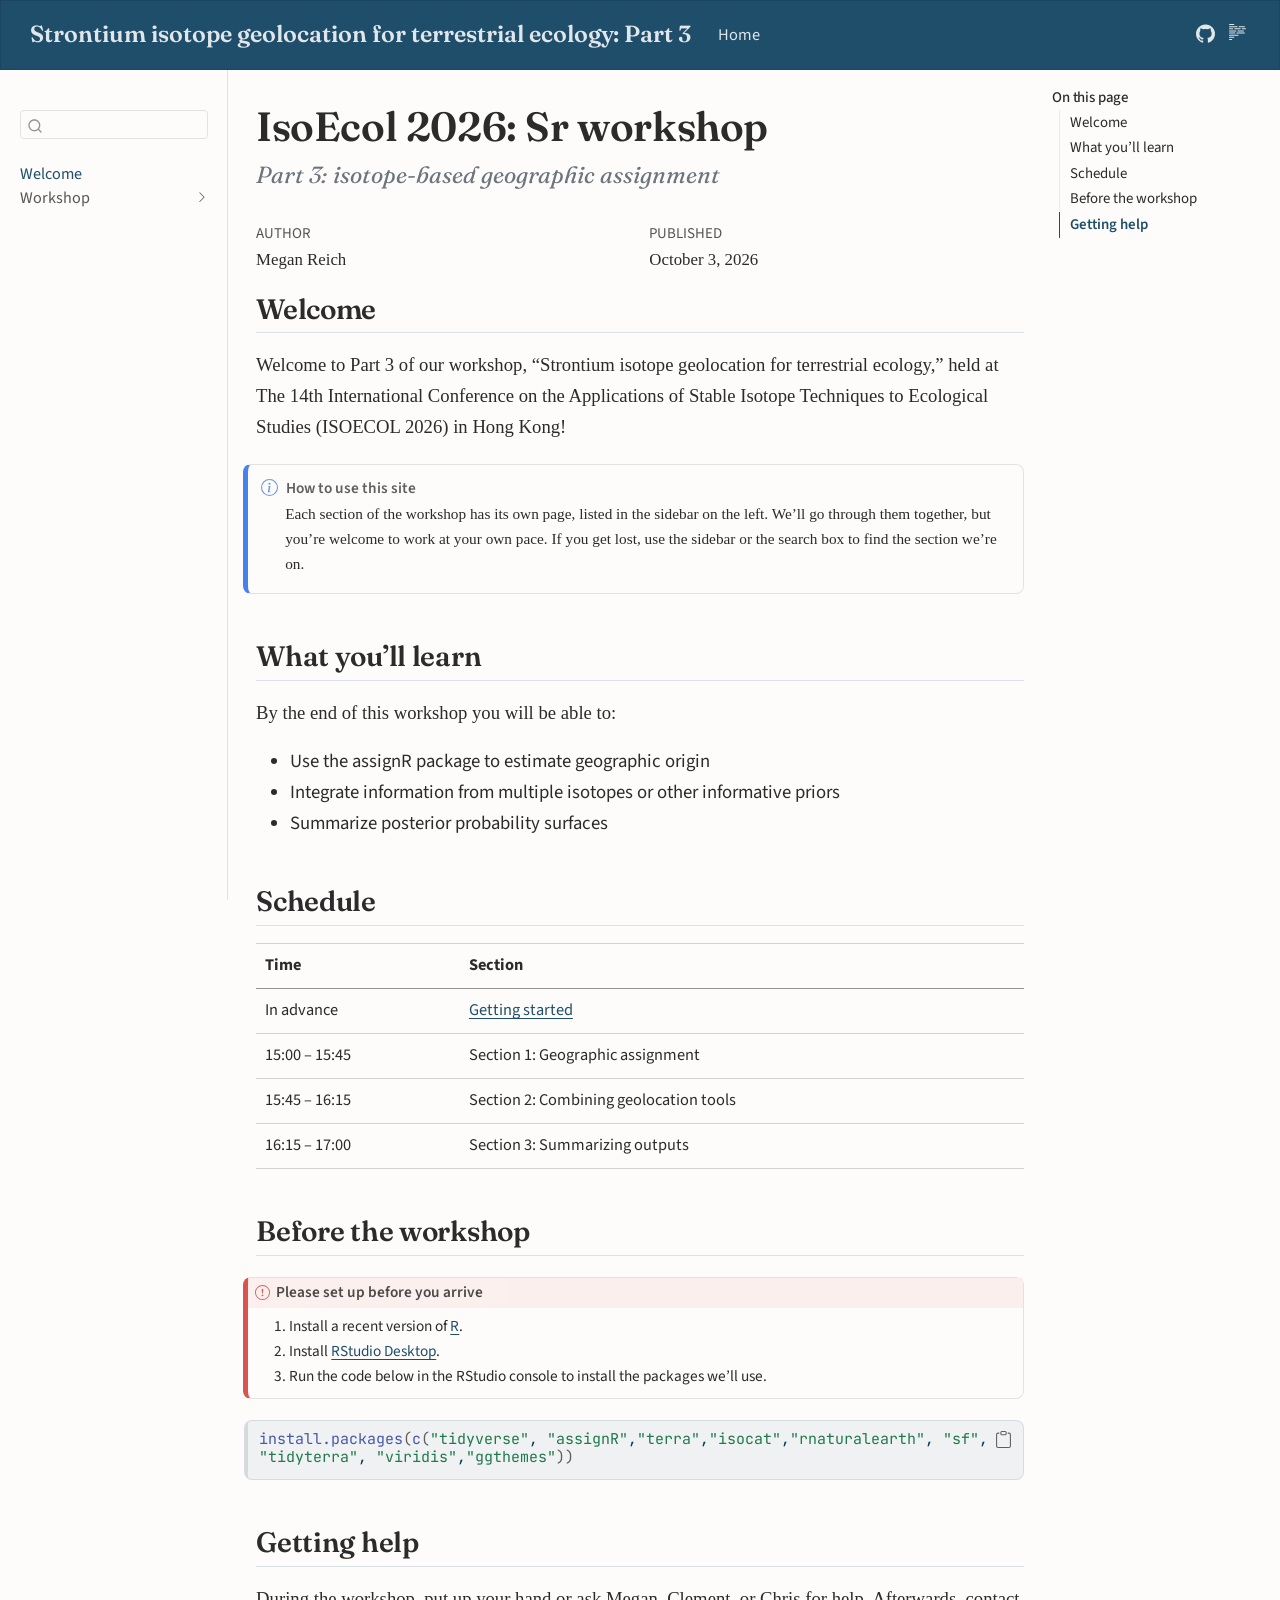
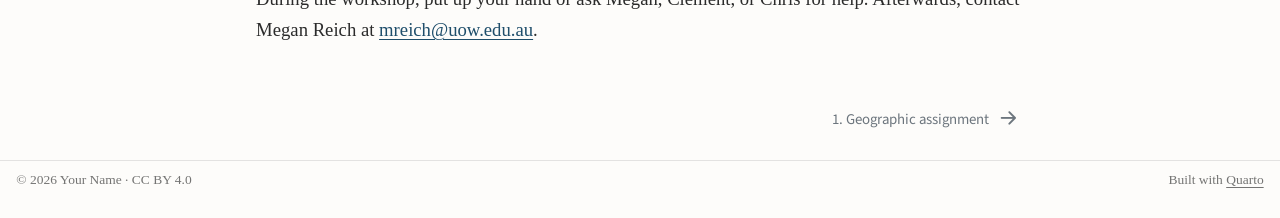
==== commit 93bb0187: "oct8f" ====
--- a/docs/index.html
+++ b/docs/index.html
@@ -123,7 +123,7 @@
 </ul>
 <ul class="navbar-nav navbar-nav-scroll ms-auto">
 <li class="nav-item compact">
-    <a class="nav-link" href="https://github.com/your-username/your-repo"> <i class="bi bi-github" role="img" aria-label="GitHub">
+    <a class="nav-link" href="https://meganreich.github.io/Isoecol2026_Srworkshop_P3"> <i class="bi bi-github" role="img" aria-label="GitHub">
 </i> 
 <span class="menu-text"></span></a>
   </li>  
@@ -300,7 +300,7 @@
 </div>
 </div>
 <div class="cell">
-<div class="sourceCode" id="cb1"><pre class="downlit sourceCode r code-with-copy"><code class="sourceCode R"><span><span class="fu"><a href="https://rdrr.io/r/utils/install.packages.html">install.packages</a></span><span class="op">(</span><span class="fu"><a href="https://rdrr.io/r/base/c.html">c</a></span><span class="op">(</span><span class="st">"tidyverse"</span>, <span class="st">"assignR"</span>,<span class="st">"raster"</span>,<span class="st">"isocat"</span><span class="op">)</span><span class="op">)</span></span></code><button title="Copy to Clipboard" class="code-copy-button"><i class="bi"></i></button></pre></div>
+<div class="sourceCode" id="cb1"><pre class="downlit sourceCode r code-with-copy"><code class="sourceCode R"><span><span class="fu"><a href="https://rdrr.io/r/utils/install.packages.html">install.packages</a></span><span class="op">(</span><span class="fu"><a href="https://rdrr.io/r/base/c.html">c</a></span><span class="op">(</span><span class="st">"tidyverse"</span>, <span class="st">"assignR"</span>,<span class="st">"terra"</span>,<span class="st">"isocat"</span>,<span class="st">"rnaturalearth"</span>, <span class="st">"sf"</span>, <span class="st">"tidyterra"</span>, <span class="st">"viridis"</span>,<span class="st">"ggthemes"</span><span class="op">)</span><span class="op">)</span></span></code><button title="Copy to Clipboard" class="code-copy-button"><i class="bi"></i></button></pre></div>
 </div>
 </section><section id="getting-help" class="level2"><h2 class="anchored" data-anchor-id="getting-help">Getting help</h2>
 <p>During the workshop, put up your hand or ask Megan, Clement, or Chris for help. Afterwards, contact Megan Reich at <a href="mailto:mreich@uow.edu.au">mreich@uow.edu.au</a>.</p>
@@ -378,7 +378,7 @@
     }
       var localhostRegex = new RegExp(/^(?:http|https):\/\/localhost\:?[0-9]*\//);
       var mailtoRegex = new RegExp(/^mailto:/);
-        var filterRegex = new RegExp("https:\/\/your-username\.github\.io\/your-repo");
+        var filterRegex = new RegExp("https:\/\/meganreich\.github\.io\/Isoecol2026_Srworkshop_P3");
       var isInternal = (href) => {
           return filterRegex.test(href) || localhostRegex.test(href) || mailtoRegex.test(href);
       }
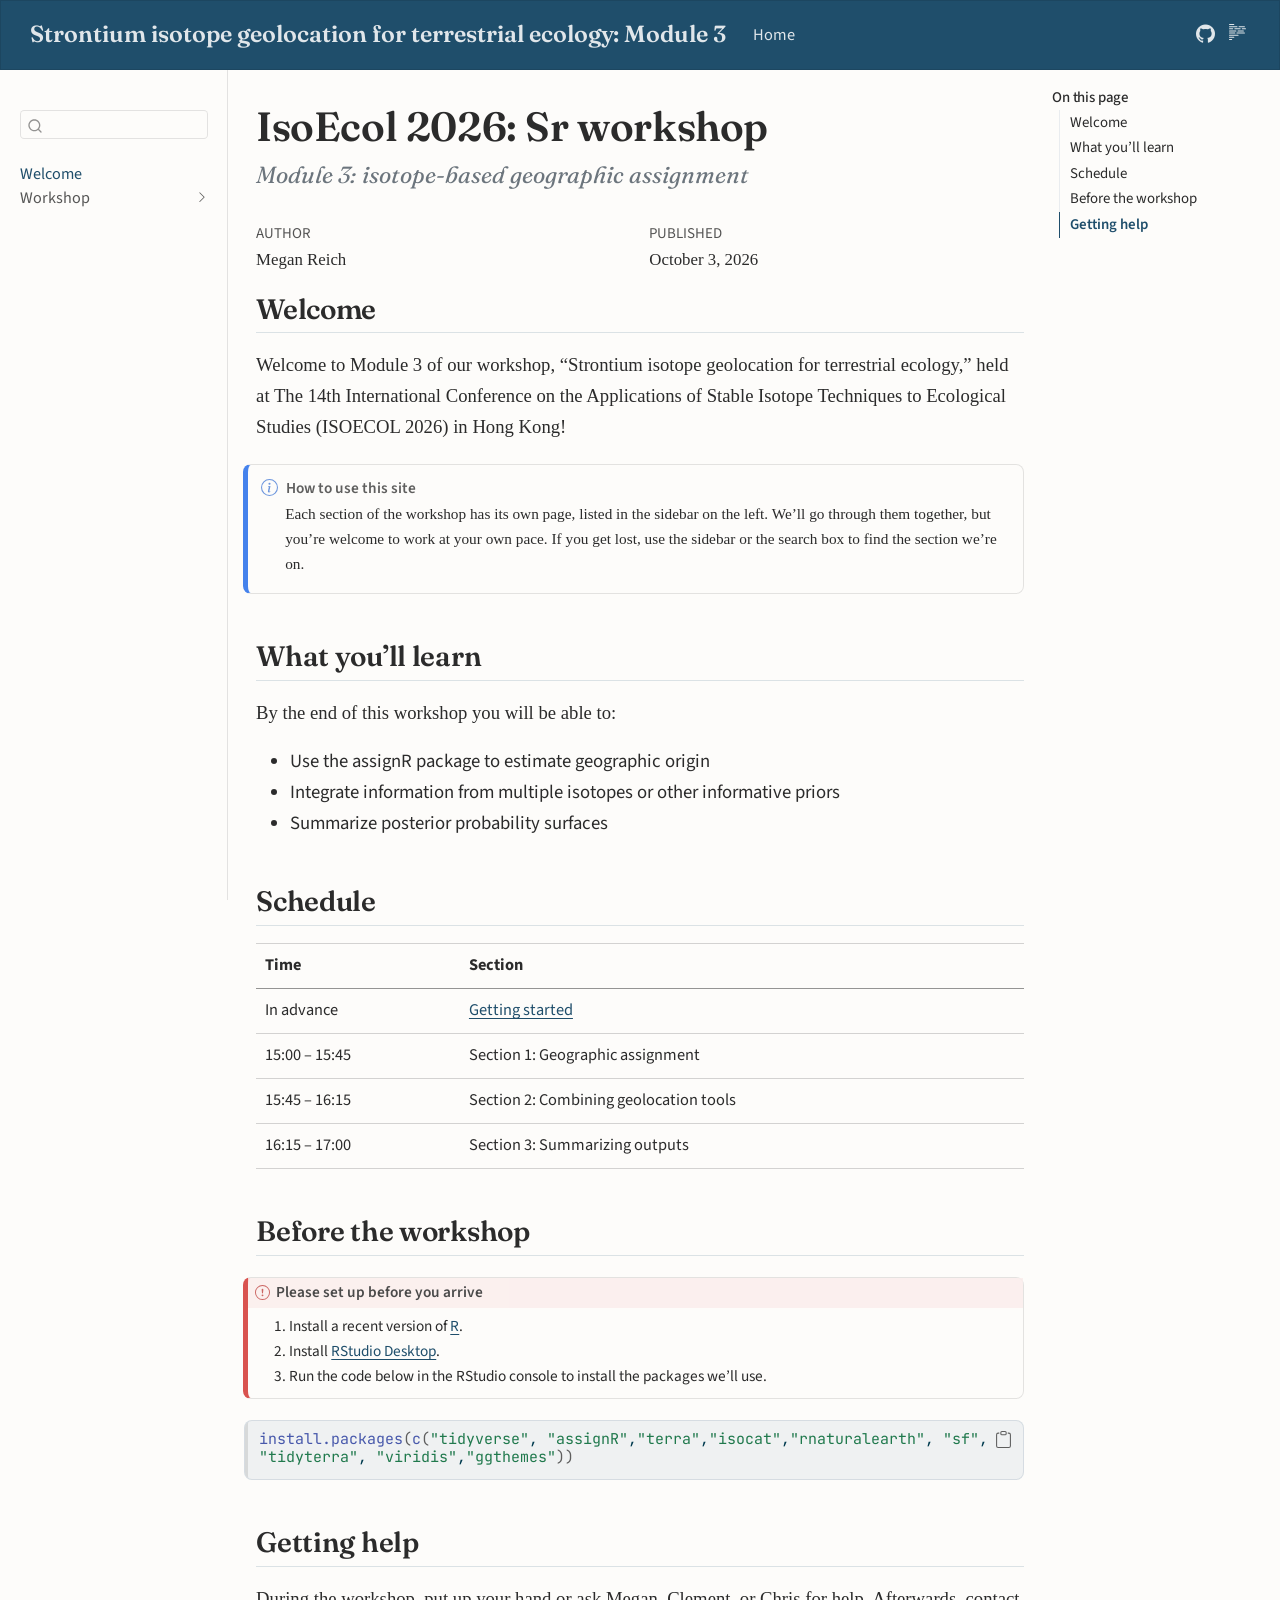
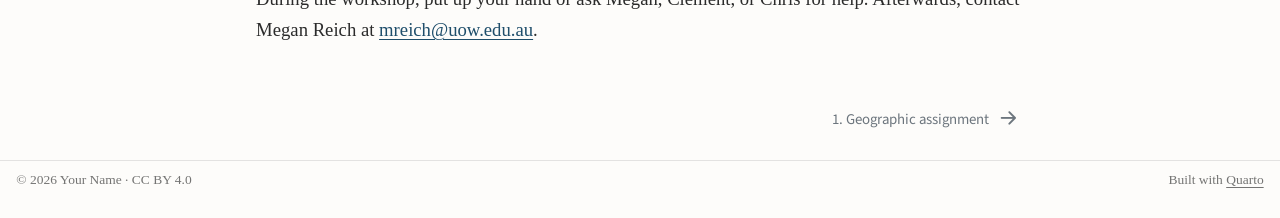
==== commit 0fd20f5e: "oct9a" ====
--- a/docs/index.html
+++ b/docs/index.html
@@ -6,7 +6,7 @@
 <meta name="viewport" content="width=device-width, initial-scale=1.0, user-scalable=yes">
 <meta name="author" content="Megan Reich">
 <meta name="dcterms.date" content="2026-10-03">
-<title>IsoEcol 2026: Sr workshop – Strontium isotope geolocation for terrestrial ecology: Part 3</title>
+<title>IsoEcol 2026: Sr workshop – Strontium isotope geolocation for terrestrial ecology: Module 3</title>
 <style>
 code{white-space: pre-wrap;}
 span.smallcaps{font-variant: small-caps;}
@@ -108,7 +108,7 @@
   <header id="quarto-header" class="headroom fixed-top"><nav class="navbar navbar-expand-lg " data-bs-theme="dark"><div class="navbar-container container-fluid">
       <div class="navbar-brand-container mx-auto">
     <a class="navbar-brand" href="./index.html">
-    <span class="navbar-title">Strontium isotope geolocation for terrestrial ecology: Part 3</span>
+    <span class="navbar-title">Strontium isotope geolocation for terrestrial ecology: Module 3</span>
     </a>
   </div>
           <button class="navbar-toggler" type="button" data-bs-toggle="collapse" data-bs-target="#navbarCollapse" aria-controls="navbarCollapse" role="menu" aria-expanded="false" aria-label="Toggle navigation" onclick="if (window.quartoToggleHeadroom) { window.quartoToggleHeadroom(); }">
@@ -210,7 +210,7 @@
 <!-- main -->
 <main class="content" id="quarto-document-content"><header id="title-block-header" class="quarto-title-block default"><div class="quarto-title">
 <h1 class="title">IsoEcol 2026: Sr workshop</h1>
-<p class="subtitle lead">Part 3: isotope-based geographic assignment</p>
+<p class="subtitle lead">Module 3: isotope-based geographic assignment</p>
 </div>
 
 
@@ -237,7 +237,7 @@
 
 
 </header><section id="welcome" class="level2"><h2 class="anchored" data-anchor-id="welcome">Welcome</h2>
-<p>Welcome to Part 3 of our workshop, “Strontium isotope geolocation for terrestrial ecology,” held at The 14th International Conference on the Applications of Stable Isotope Techniques to Ecological Studies (ISOECOL 2026) in Hong Kong!</p>
+<p>Welcome to Module 3 of our workshop, “Strontium isotope geolocation for terrestrial ecology,” held at The 14th International Conference on the Applications of Stable Isotope Techniques to Ecological Studies (ISOECOL 2026) in Hong Kong!</p>
 <div class="callout callout-style-simple callout-note callout-titled">
 <div class="callout-header d-flex align-content-center">
 <div class="callout-icon-container">
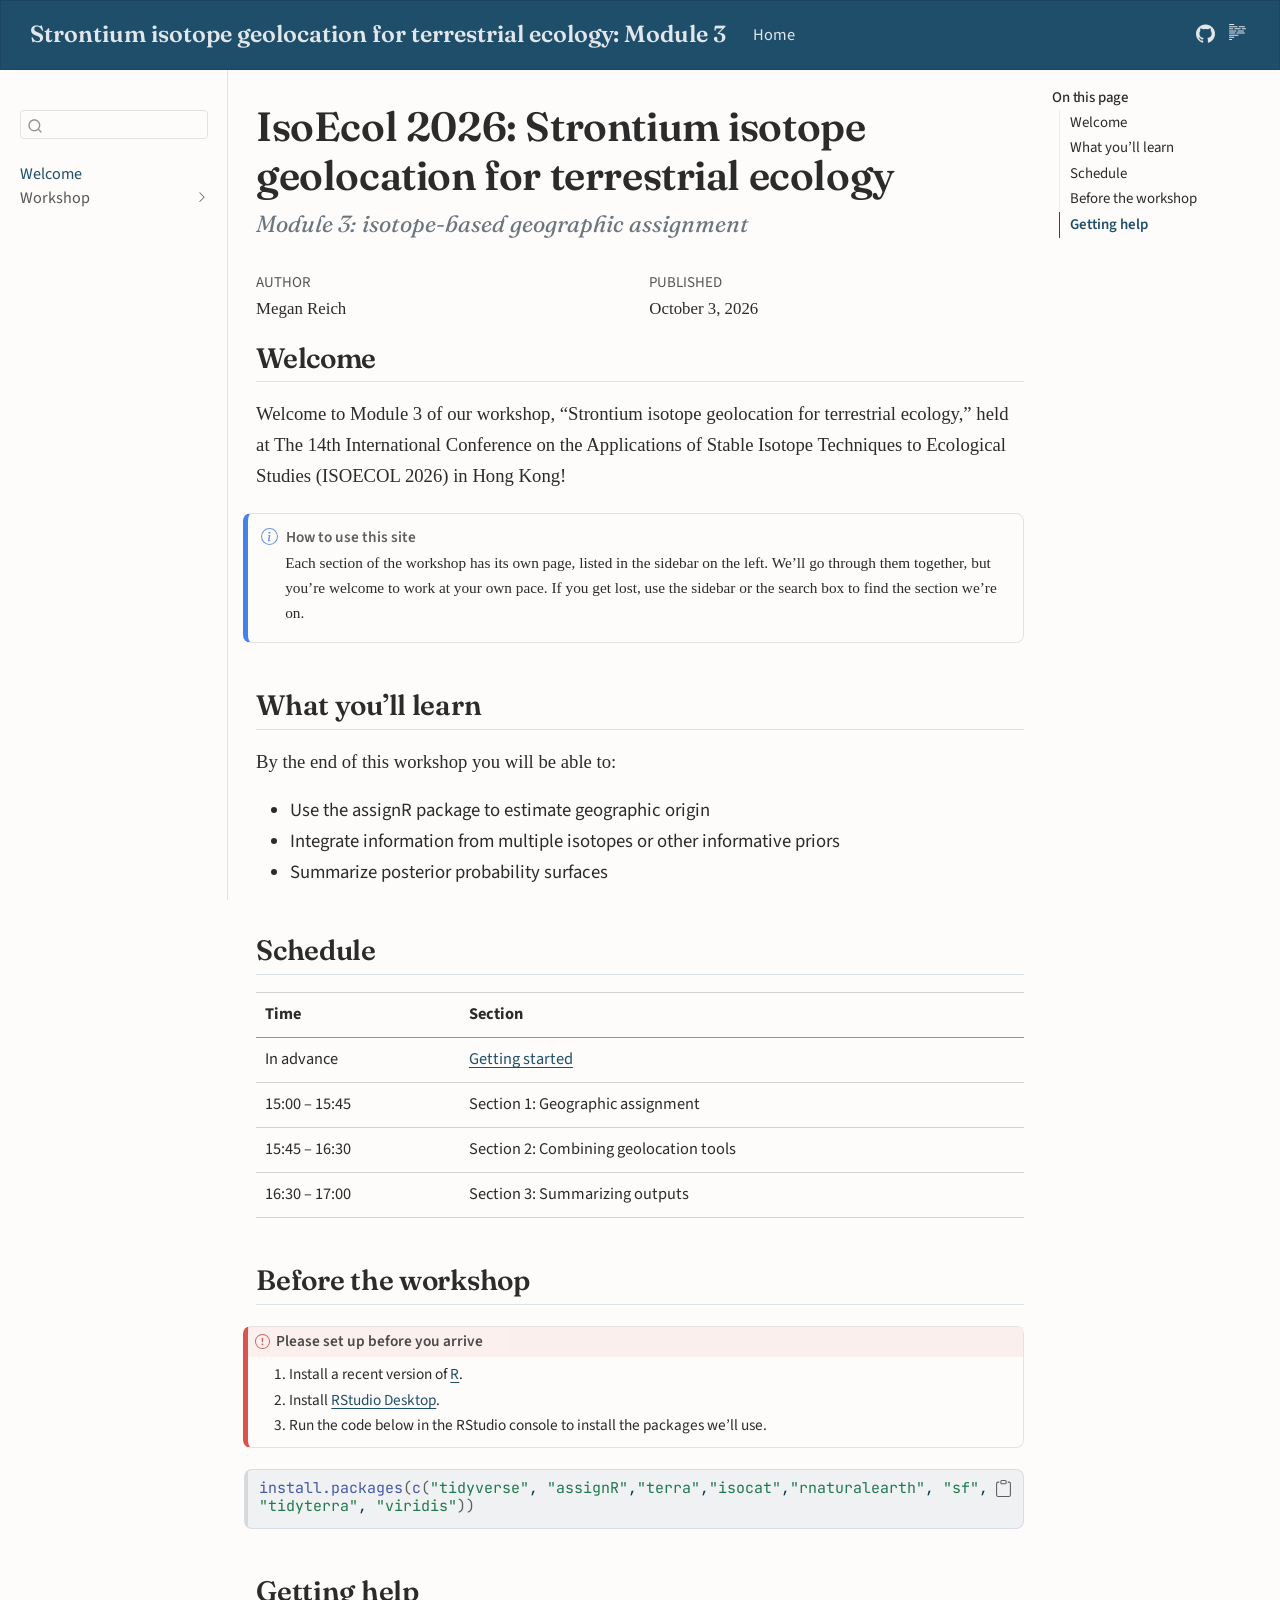
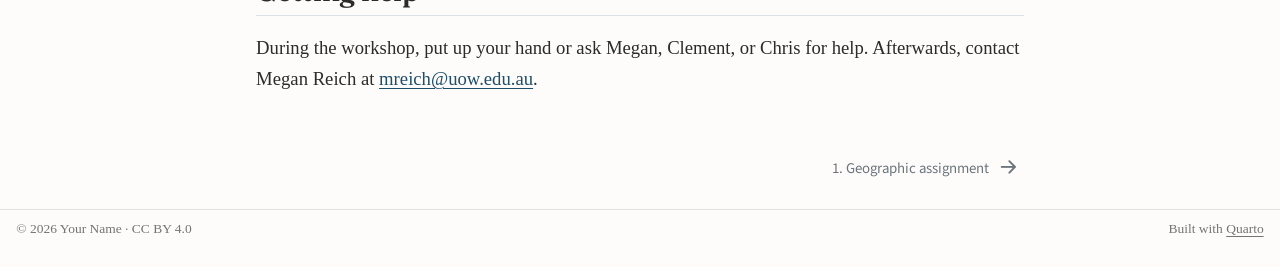
==== commit 1b497cd8: "oct9c" ====
--- a/docs/index.html
+++ b/docs/index.html
@@ -6,7 +6,7 @@
 <meta name="viewport" content="width=device-width, initial-scale=1.0, user-scalable=yes">
 <meta name="author" content="Megan Reich">
 <meta name="dcterms.date" content="2026-10-03">
-<title>IsoEcol 2026: Sr workshop – Strontium isotope geolocation for terrestrial ecology: Module 3</title>
+<title>IsoEcol 2026: Strontium isotope geolocation for terrestrial ecology – Strontium isotope geolocation for terrestrial ecology: Module 3</title>
 <style>
 code{white-space: pre-wrap;}
 span.smallcaps{font-variant: small-caps;}
@@ -209,7 +209,7 @@
     </div>
 <!-- main -->
 <main class="content" id="quarto-document-content"><header id="title-block-header" class="quarto-title-block default"><div class="quarto-title">
-<h1 class="title">IsoEcol 2026: Sr workshop</h1>
+<h1 class="title">IsoEcol 2026: Strontium isotope geolocation for terrestrial ecology</h1>
 <p class="subtitle lead">Module 3: isotope-based geographic assignment</p>
 </div>
 
@@ -273,11 +273,11 @@
 <td>Section 1: Geographic assignment</td>
 </tr>
 <tr class="odd">
-<td>15:45 – 16:15</td>
+<td>15:45 – 16:30</td>
 <td>Section 2: Combining geolocation tools</td>
 </tr>
 <tr class="even">
-<td>16:15 – 17:00</td>
+<td>16:30 – 17:00</td>
 <td>Section 3: Summarizing outputs</td>
 </tr>
 </tbody>
@@ -300,7 +300,7 @@
 </div>
 </div>
 <div class="cell">
-<div class="sourceCode" id="cb1"><pre class="downlit sourceCode r code-with-copy"><code class="sourceCode R"><span><span class="fu"><a href="https://rdrr.io/r/utils/install.packages.html">install.packages</a></span><span class="op">(</span><span class="fu"><a href="https://rdrr.io/r/base/c.html">c</a></span><span class="op">(</span><span class="st">"tidyverse"</span>, <span class="st">"assignR"</span>,<span class="st">"terra"</span>,<span class="st">"isocat"</span>,<span class="st">"rnaturalearth"</span>, <span class="st">"sf"</span>, <span class="st">"tidyterra"</span>, <span class="st">"viridis"</span>,<span class="st">"ggthemes"</span><span class="op">)</span><span class="op">)</span></span></code><button title="Copy to Clipboard" class="code-copy-button"><i class="bi"></i></button></pre></div>
+<div class="sourceCode" id="cb1"><pre class="downlit sourceCode r code-with-copy"><code class="sourceCode R"><span><span class="fu"><a href="https://rdrr.io/r/utils/install.packages.html">install.packages</a></span><span class="op">(</span><span class="fu"><a href="https://rdrr.io/r/base/c.html">c</a></span><span class="op">(</span><span class="st">"tidyverse"</span>, <span class="st">"assignR"</span>,<span class="st">"terra"</span>,<span class="st">"isocat"</span>,<span class="st">"rnaturalearth"</span>, <span class="st">"sf"</span>, <span class="st">"tidyterra"</span>, <span class="st">"viridis"</span><span class="op">)</span><span class="op">)</span></span></code><button title="Copy to Clipboard" class="code-copy-button"><i class="bi"></i></button></pre></div>
 </div>
 </section><section id="getting-help" class="level2"><h2 class="anchored" data-anchor-id="getting-help">Getting help</h2>
 <p>During the workshop, put up your hand or ask Megan, Clement, or Chris for help. Afterwards, contact Megan Reich at <a href="mailto:mreich@uow.edu.au">mreich@uow.edu.au</a>.</p>
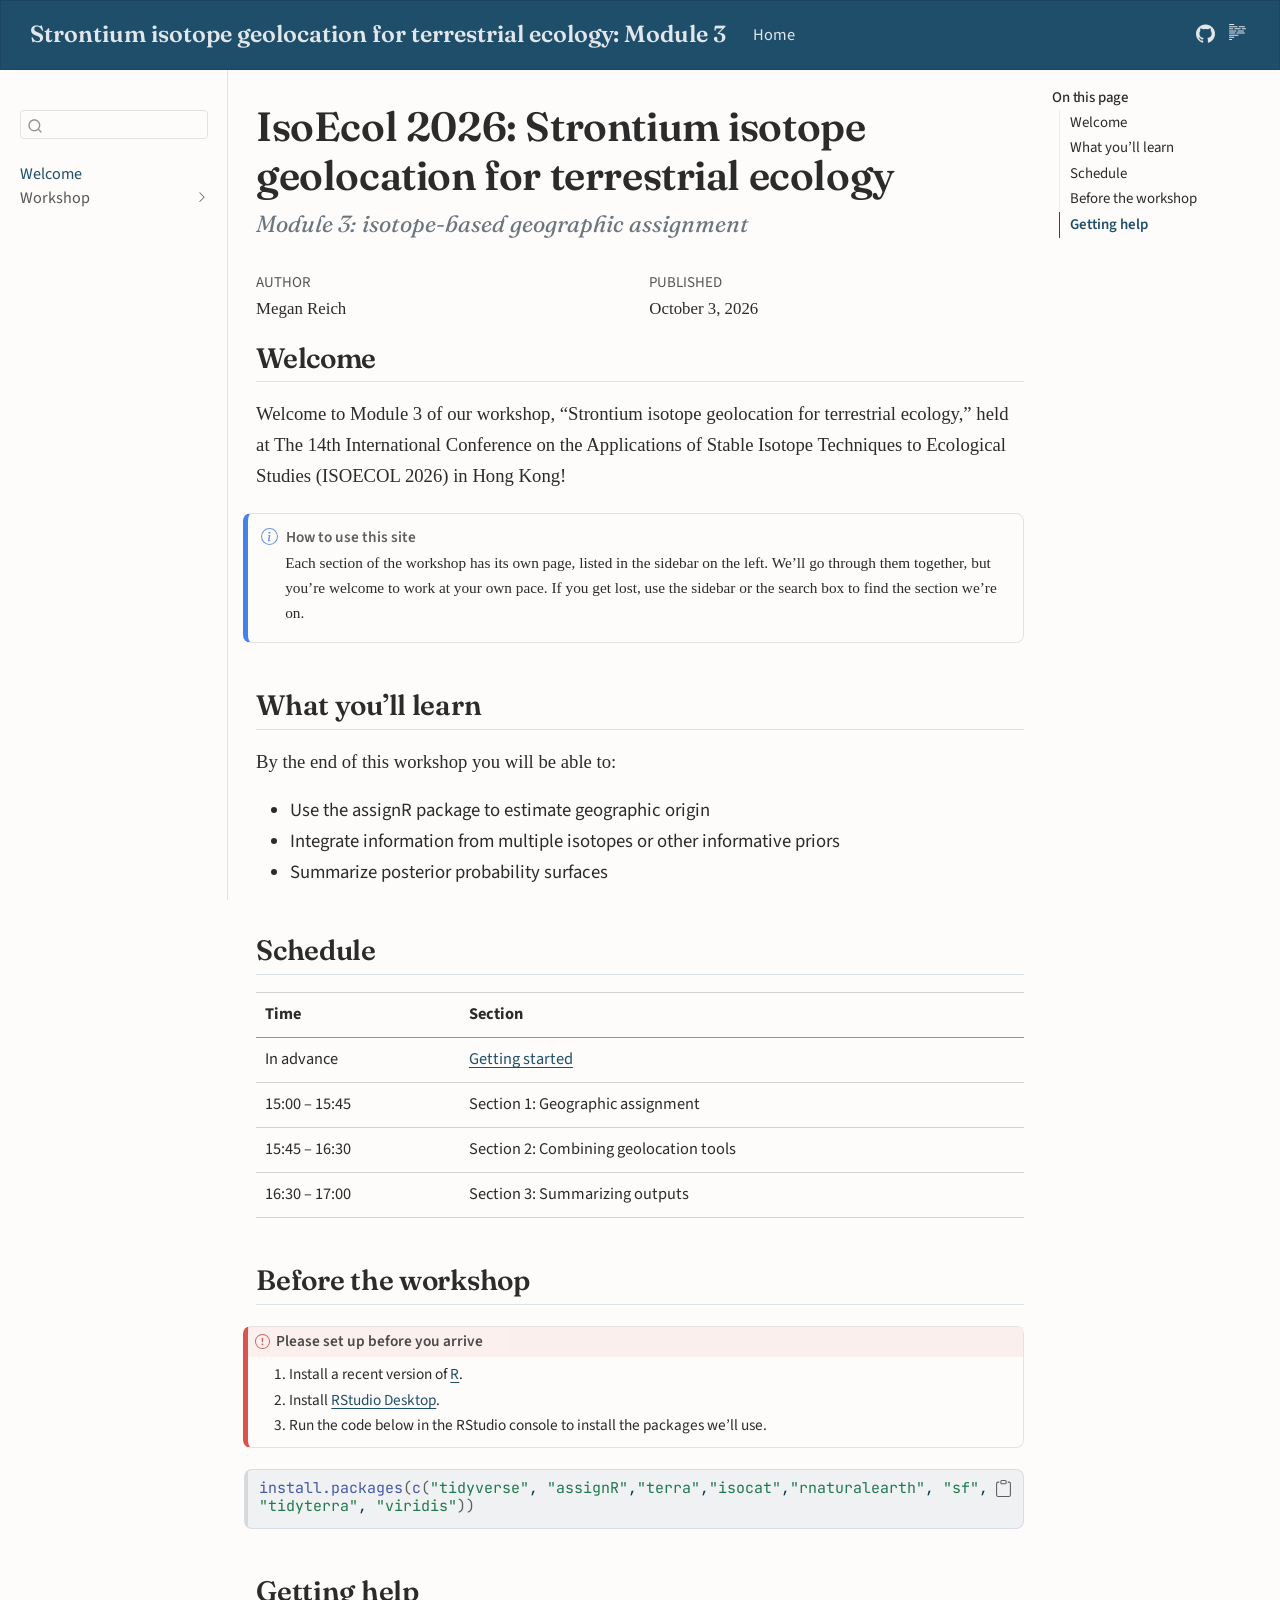
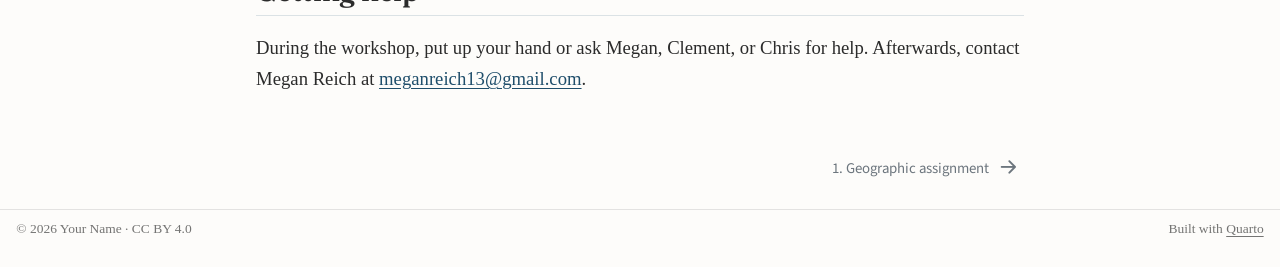
==== commit 6934e9e9: "oct9d" ====
--- a/docs/index.html
+++ b/docs/index.html
@@ -303,7 +303,7 @@
 <div class="sourceCode" id="cb1"><pre class="downlit sourceCode r code-with-copy"><code class="sourceCode R"><span><span class="fu"><a href="https://rdrr.io/r/utils/install.packages.html">install.packages</a></span><span class="op">(</span><span class="fu"><a href="https://rdrr.io/r/base/c.html">c</a></span><span class="op">(</span><span class="st">"tidyverse"</span>, <span class="st">"assignR"</span>,<span class="st">"terra"</span>,<span class="st">"isocat"</span>,<span class="st">"rnaturalearth"</span>, <span class="st">"sf"</span>, <span class="st">"tidyterra"</span>, <span class="st">"viridis"</span><span class="op">)</span><span class="op">)</span></span></code><button title="Copy to Clipboard" class="code-copy-button"><i class="bi"></i></button></pre></div>
 </div>
 </section><section id="getting-help" class="level2"><h2 class="anchored" data-anchor-id="getting-help">Getting help</h2>
-<p>During the workshop, put up your hand or ask Megan, Clement, or Chris for help. Afterwards, contact Megan Reich at <a href="mailto:mreich@uow.edu.au">mreich@uow.edu.au</a>.</p>
+<p>During the workshop, put up your hand or ask Megan, Clement, or Chris for help. Afterwards, contact Megan Reich at <a href="mailto:meganreich13@gmail.com">meganreich13@gmail.com</a>.</p>
 
 
 </section><a onclick="window.scrollTo(0, 0); return false;" role="button" id="quarto-back-to-top"><i class="bi bi-arrow-up"></i> Back to top</a></main><!-- /main --><script id="quarto-html-after-body" type="application/javascript">
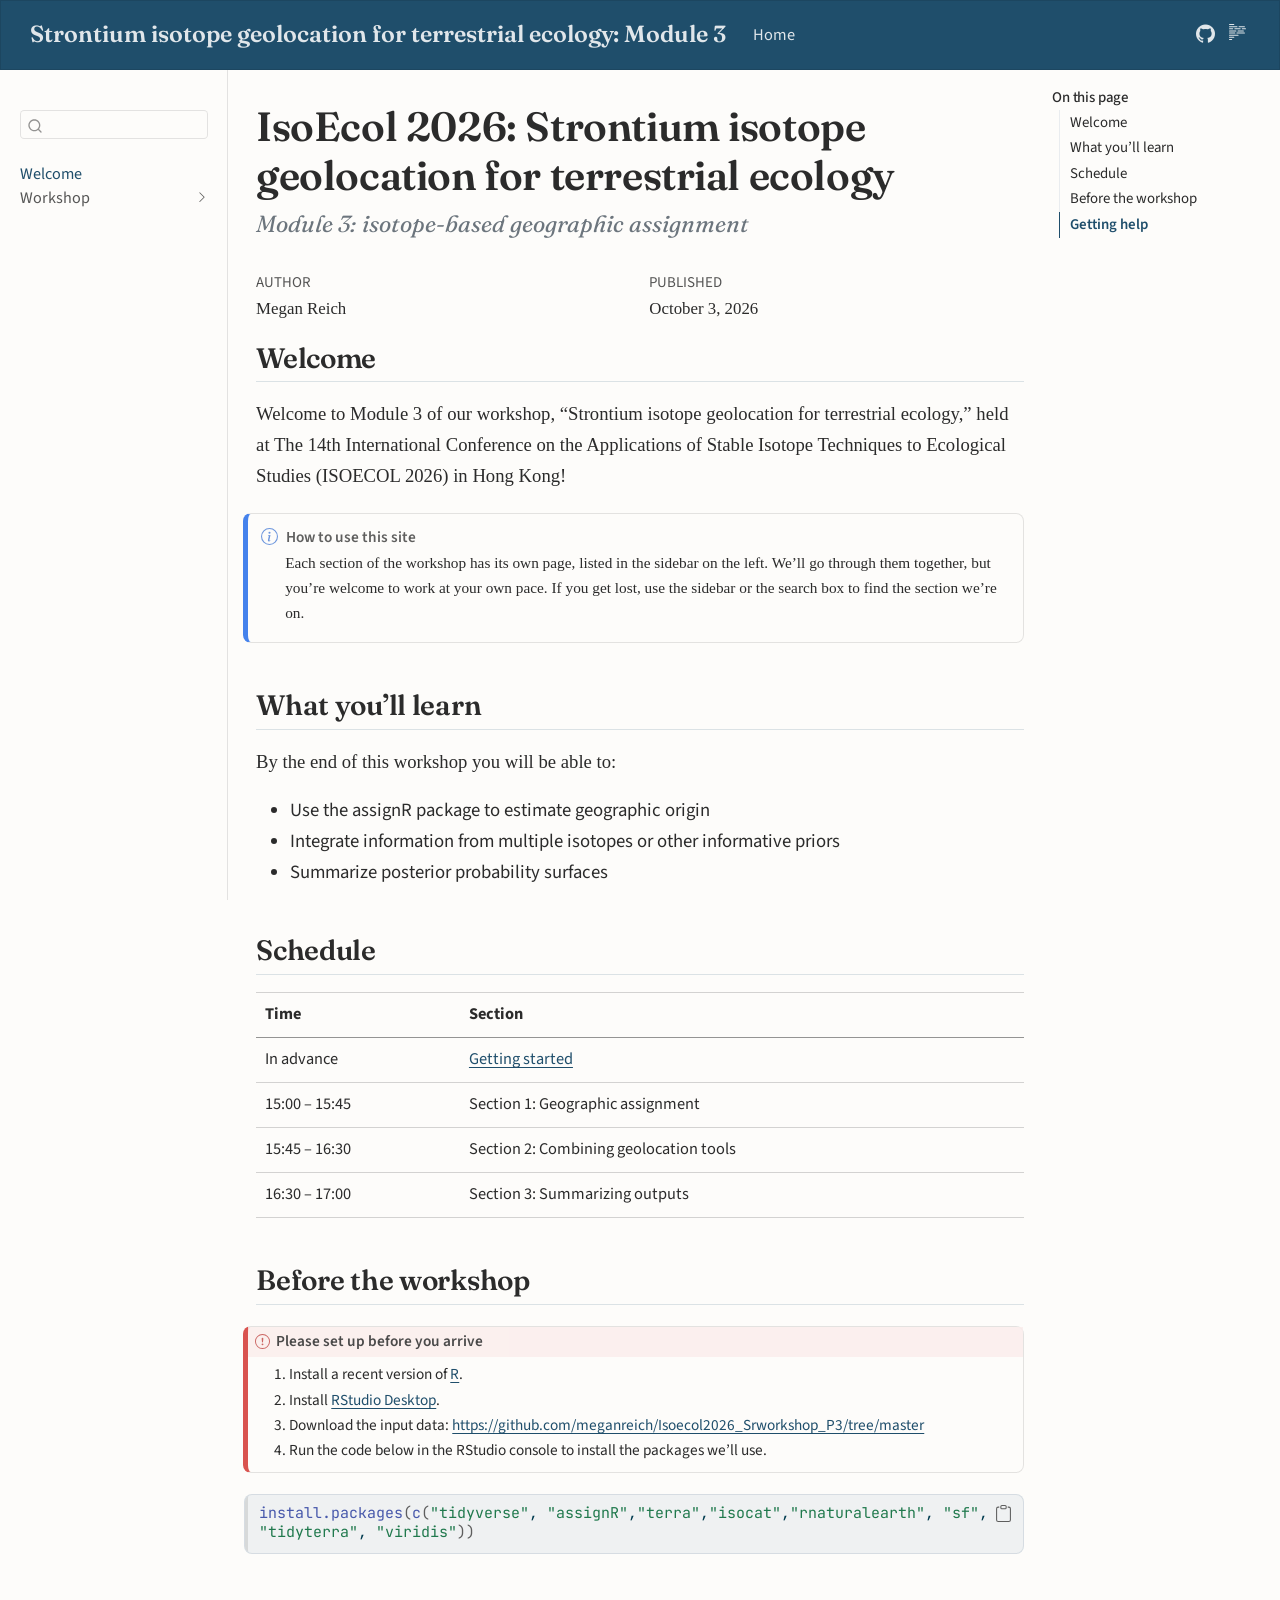
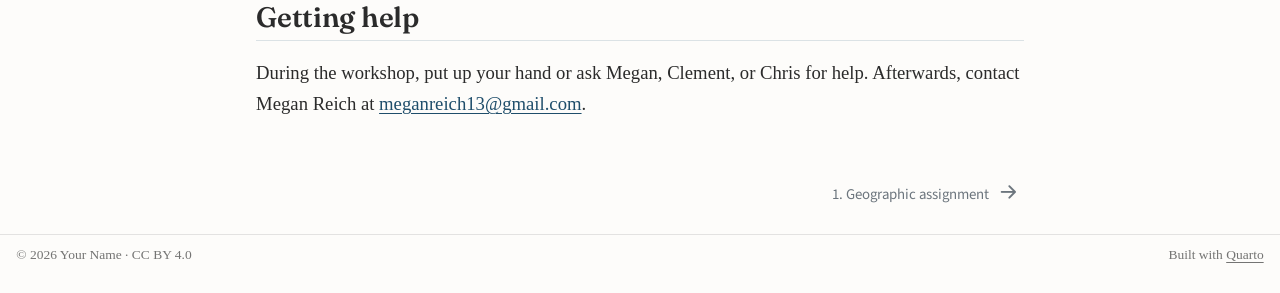
==== commit db93400d: "11Octc" ====
--- a/docs/index.html
+++ b/docs/index.html
@@ -266,7 +266,7 @@
 <tbody>
 <tr class="odd">
 <td>In advance</td>
-<td><a href="./01-section-template.html">Getting started</a></td>
+<td><a href="https://github.com/meganreich/Isoecol2026_Srworkshop_P3/tree/master">Getting started</a></td>
 </tr>
 <tr class="even">
 <td>15:00 – 15:45</td>
@@ -295,6 +295,8 @@
 <ol type="1">
 <li>Install a recent version of <a href="https://cran.r-project.org/">R</a>.</li>
 <li>Install <a href="https://posit.co/download/rstudio-desktop/">RStudio Desktop</a>.</li>
+<li>Download the input data: <a href="https://github.com/meganreich/Isoecol2026_Srworkshop_P3/tree/master" class="uri">https://github.com/meganreich/Isoecol2026_Srworkshop_P3/tree/master</a>
+</li>
 <li>Run the code below in the RStudio console to install the packages we’ll use.</li>
 </ol>
 </div>
